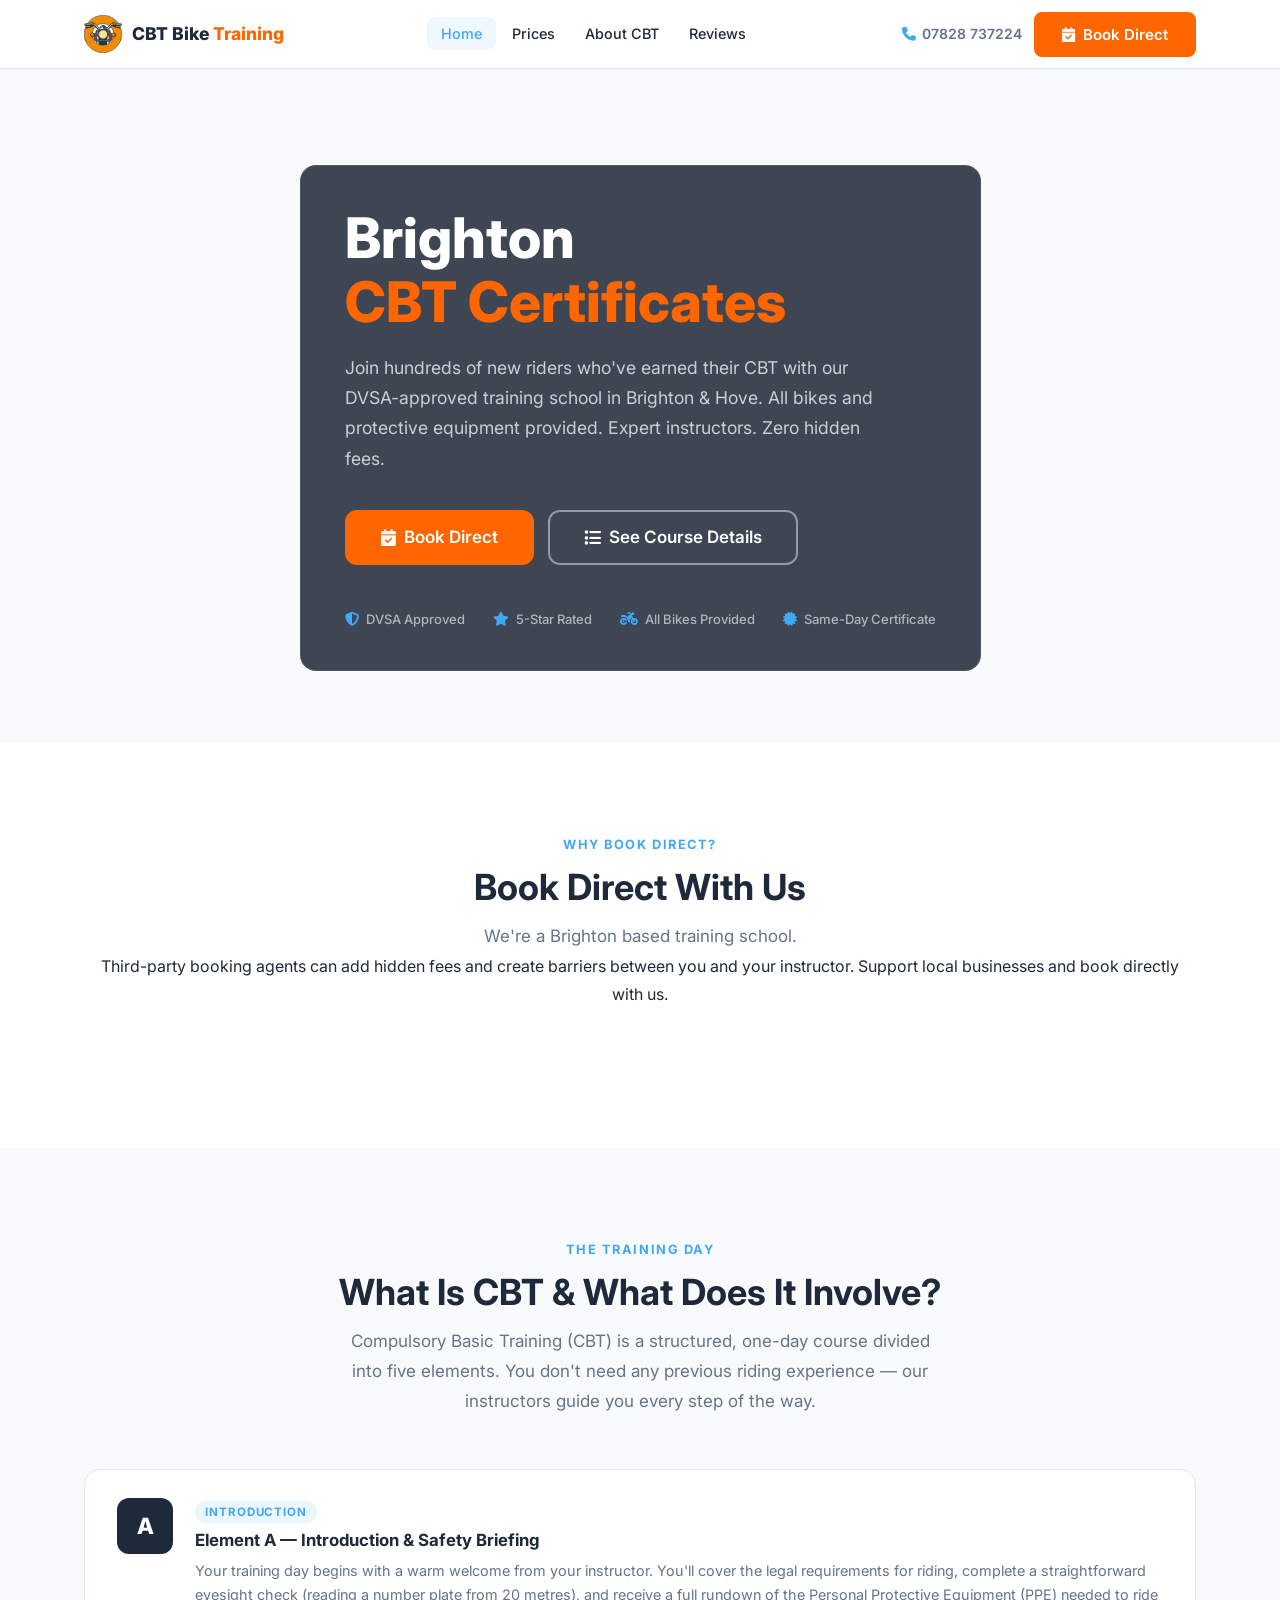
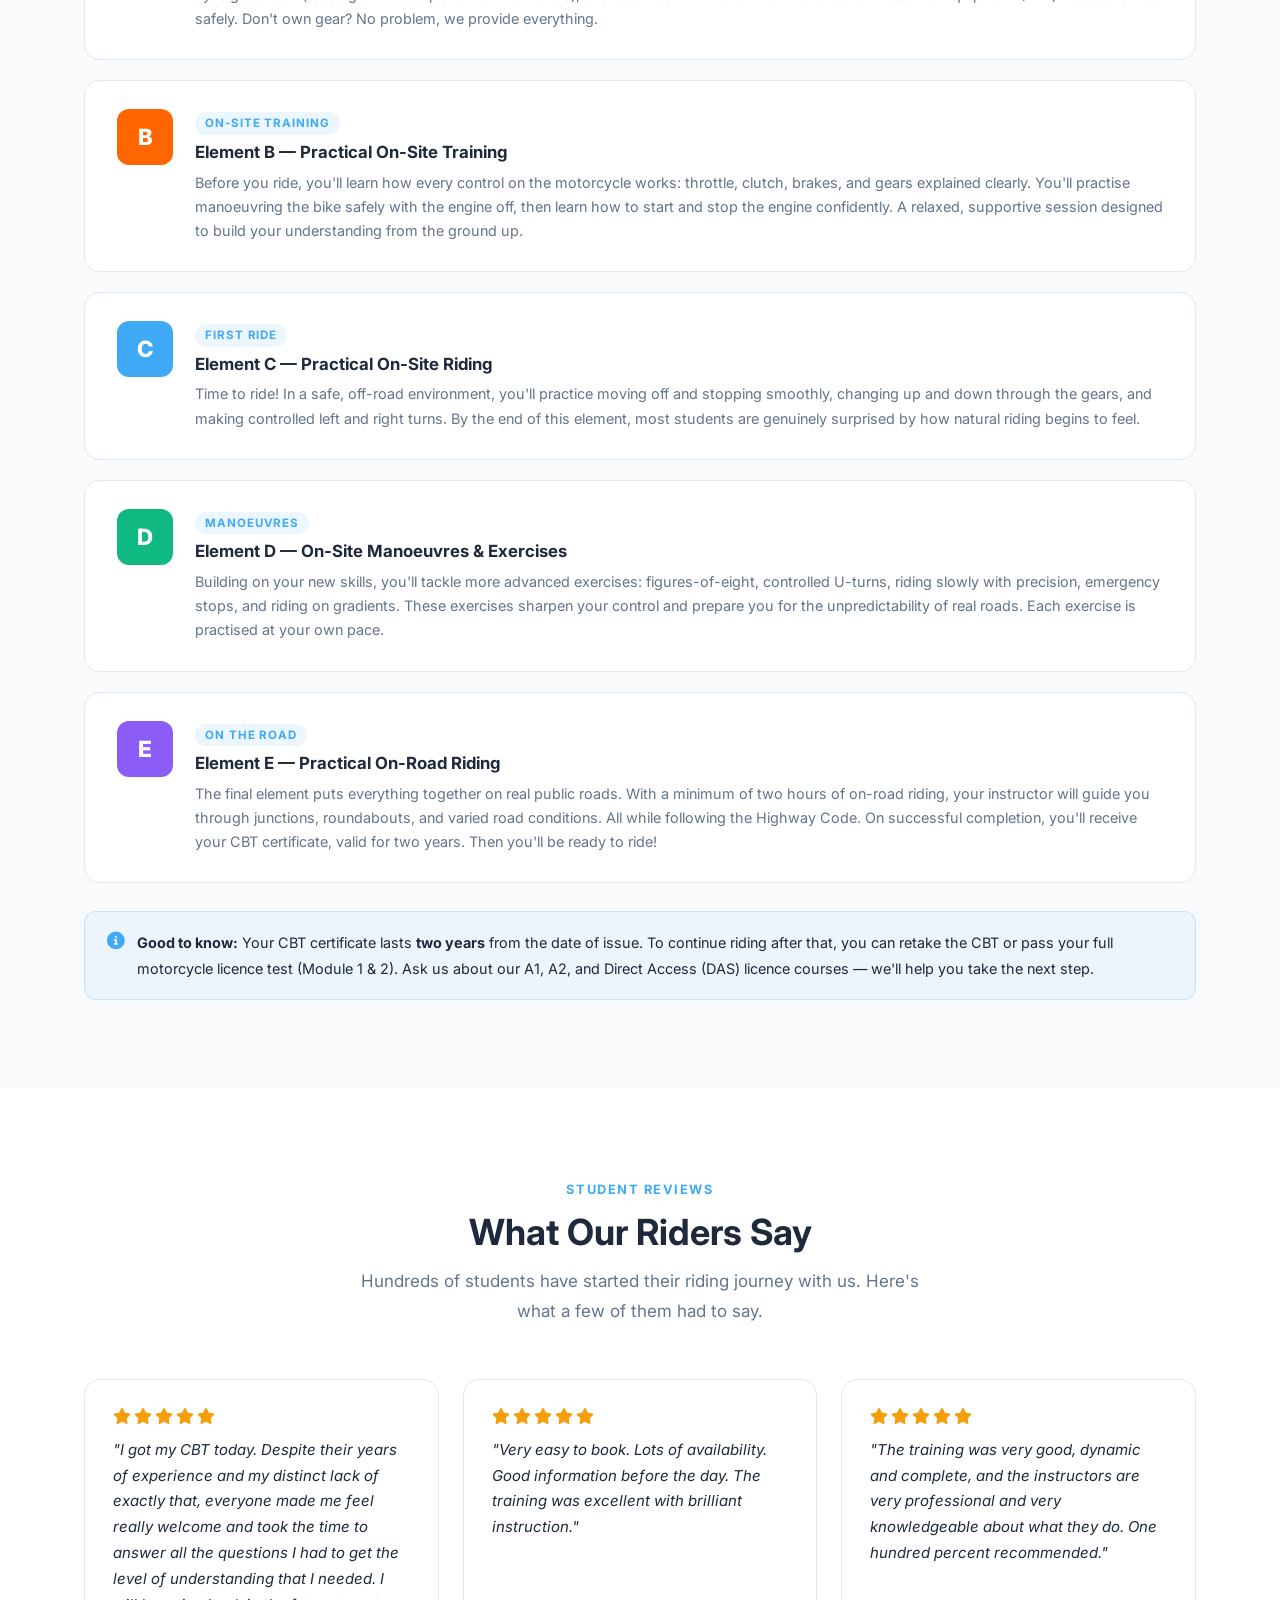
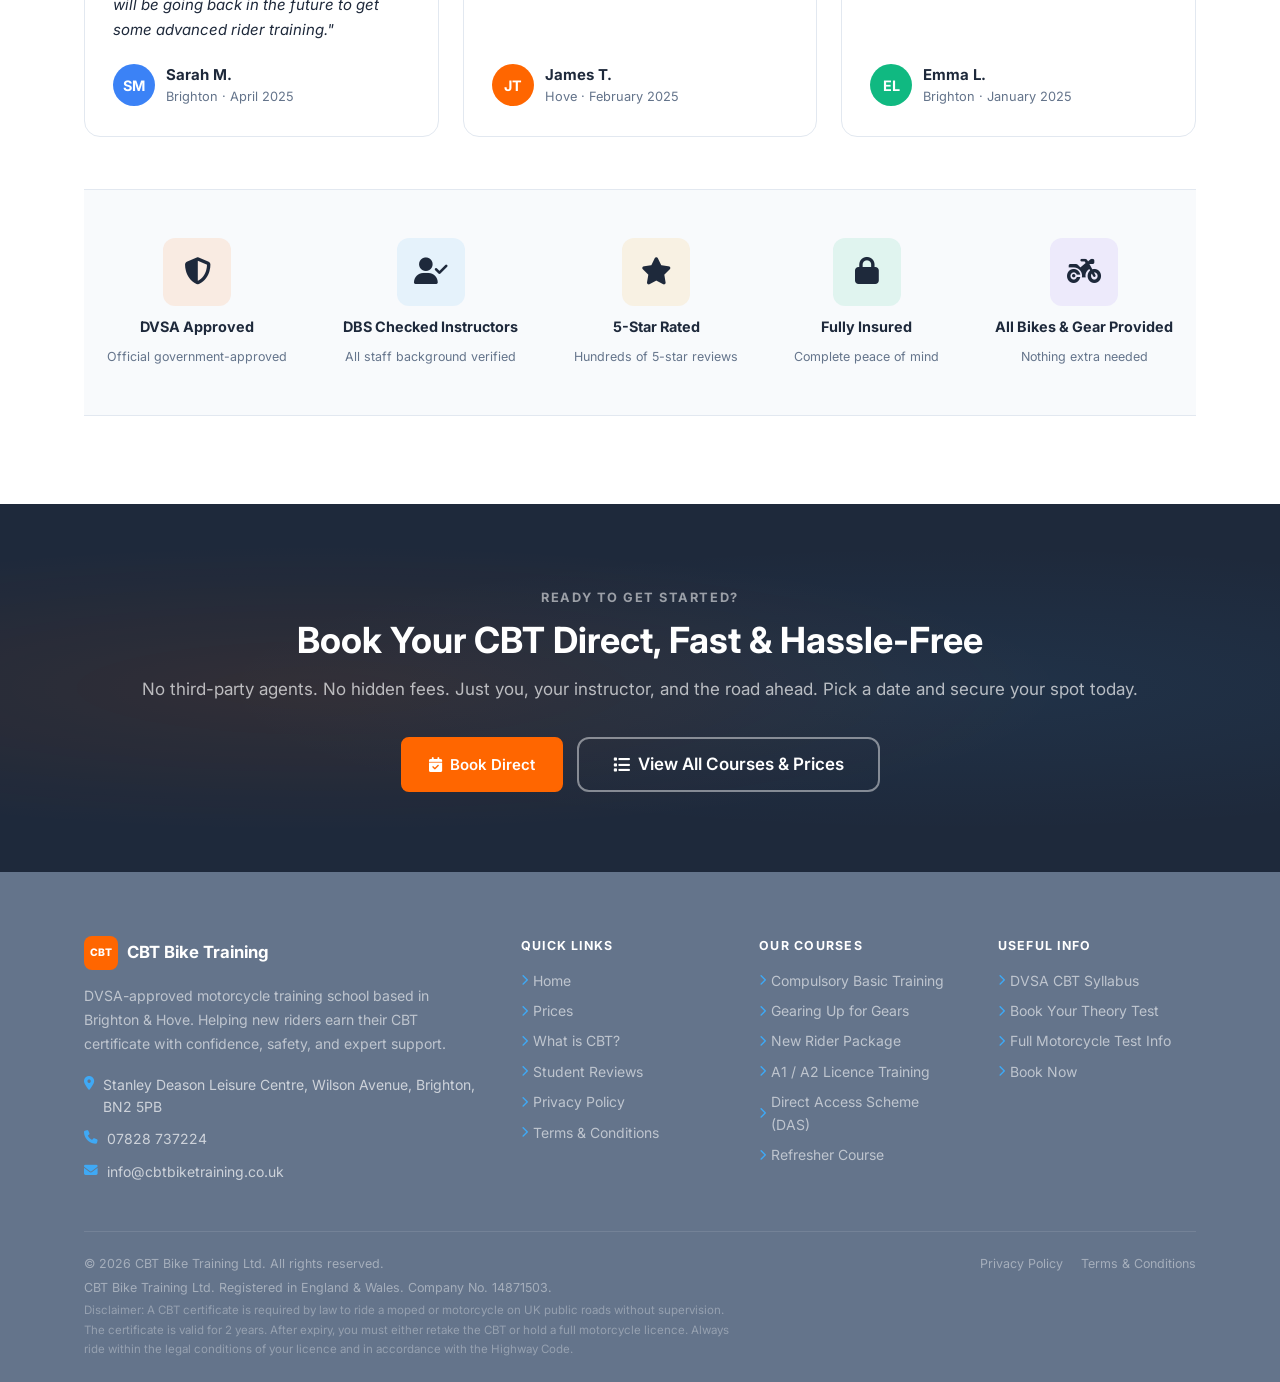
==== index.html @ a9ae55fa "Page content" ====
<!DOCTYPE html>
<html lang="en">
<head>
  <meta charset="UTF-8" />
  <meta name="viewport" content="width=device-width, initial-scale=1.0" />
  <meta name="description" content="CBT Bike Training — DVSA-approved compulsory basic training in Brighton & Hove. Expert instructors, all equipment provided. Book direct for best rates. No third-party fees." />
  <meta name="keywords" content="CBT training Brighton, motorcycle lessons Brighton, compulsory basic training Sussex, moped training Brighton, CBT certificate" />
  <meta property="og:title" content="CBT Bike Training — Brighton's #1 CBT School" />
  <meta property="og:description" content="DVSA-approved CBT training in Brighton. Book direct with your instructors. Best prices guaranteed." />
  <meta property="og:type" content="website" />
  <meta property="og:url" content="https://www.cbtbiketraining.co.uk/" />
  <title>CBT Bike Training | DVSA-Approved Motorcycle Training in Brighton</title>
  <link rel="icon" href="/public/images/logos/cbt-bike-training-logo-simple.svg" type="image/svg+xml" />
  <link rel="preconnect" href="https://fonts.googleapis.com" />
  <link rel="preconnect" href="https://fonts.gstatic.com" crossorigin />
  <link href="https://fonts.googleapis.com/css2?family=Inter:wght@400;500;600;700;800&display=swap" rel="stylesheet" />
  <link rel="stylesheet" href="https://cdnjs.cloudflare.com/ajax/libs/font-awesome/6.5.1/css/all.min.css" crossorigin="anonymous" />
  <link rel="stylesheet" href="css/styles.css" />
</head>
<body>

  <!-- ═══════════ NAVIGATION ═══════════ -->
  <header>
    <nav class="navbar" id="navbar" aria-label="Main navigation">
      <div class="container">
        <div class="navbar-inner">

          <a href="./" class="navbar-logo" aria-label="CBT Bike Training — Home">
            <div class="logo-badge" aria-hidden="true">
              <img src="/public/images/logos/cbt-bike-training-logo-simple.svg" alt="" />
            </div>
            <span class="logo-name">CBT Bike <span>Training</span></span>
          </a>

          <ul class="navbar-nav" role="list">
            <li><a href="./" class="active">Home</a></li>
            <li><a href="./prices">Prices</a></li>
            <li><a href="#what-is-cbt">About CBT</a></li>
            <li><a href="#testimonials">Reviews</a></li>
          </ul>

          <div class="navbar-right">
            <a href="tel:01273000000" class="navbar-phone" aria-label="Call us on 07828 737224">
              <i class="fa-solid fa-phone" aria-hidden="true"></i> 07828 737224
            </a>
            <a href="/book/index.html" class="btn btn-primary">
              <i class="fa-solid fa-calendar-check" aria-hidden="true"></i> Book Direct
            </a>
          </div>

          <button class="hamburger" id="hamburger" aria-expanded="false" aria-controls="mobile-menu" aria-label="Toggle navigation">
            <span></span><span></span><span></span>
          </button>

        </div>
      </div>
    </nav>

    <nav class="mobile-menu" id="mobile-menu" aria-label="Mobile navigation">
      <a href="./">Home</a>
      <a href="./prices">Prices</a>
      <a href="#what-is-cbt">About CBT</a>
      <a href="#testimonials">Reviews</a>
      <a href="tel:01273000000"><i class="fa-solid fa-phone" aria-hidden="true"></i> 07828 737224</a>
      <a href="/book/index.html" class="btn btn-primary">
        <i class="fa-solid fa-calendar-check" aria-hidden="true"></i> Book Direct
      </a>
    </nav>
  </header>

  <main>

    <!-- ═══════════ HERO ═══════════ -->
    <section class="hero" aria-labelledby="hero-heading">
      <div class="container">
        <div class="hero-content">

          <h1 id="hero-heading">   
            Brighton<br />         
            <em>CBT Certificates</em><br />
          </h1>

          <p class="hero-lead">
            Join hundreds of new riders who've earned their CBT with our DVSA-approved training school
            in Brighton &amp; Hove. All bikes and protective equipment provided. Expert instructors.
            Zero hidden fees.
          </p>

          <div class="hero-ctas">
            <a href="/book/index.html" class="btn btn-primary btn-lg">
              <i class="fa-solid fa-calendar-check" aria-hidden="true"></i> Book Direct
            </a>
            <a href="./prices" class="btn btn-ghost btn-lg">
              <i class="fa-solid fa-list" aria-hidden="true"></i> See Course Details
            </a>
          </div>

          <div class="hero-trust" role="list" aria-label="Key trust indicators">
            <div class="hero-trust-item" role="listitem">
              <i class="fa-solid fa-shield-halved" aria-hidden="true"></i> DVSA Approved
            </div>
            <div class="hero-trust-item" role="listitem">
              <i class="fa-solid fa-star" aria-hidden="true"></i> 5-Star Rated
            </div>
            <div class="hero-trust-item" role="listitem">
              <i class="fa-solid fa-motorcycle" aria-hidden="true"></i> All Bikes Provided
            </div>
            <div class="hero-trust-item" role="listitem">
              <i class="fa-solid fa-certificate" aria-hidden="true"></i> Same-Day Certificate
            </div>
          </div>

        </div>
      </div>
    </section>

    <!-- ═══════════ WHY BOOK DIRECT ═══════════ -->
    <section class="section section--white" id="book-direct" aria-labelledby="bd-heading">
      <div class="container">
        <div class="section-header">
          <span class="eyebrow">Why Book Direct?</span>
          <h2 id="bd-heading">Book Direct With Us</h2>
          <p class="lead">
            We're a Brighton based training school.
            </p>
            <p>
              Third-party booking agents can add hidden fees and create barriers between you and your instructor.
              Support local businesses and book directly with us.
            </p>
        </div>      
      </div>
    </section>

    <!-- ═══════════ WHAT IS CBT ═══════════ -->
    <section class="section section--bg" id="what-is-cbt" aria-labelledby="cbt-heading">
      <div class="container">
        <div class="section-header">
          <span class="eyebrow">The Training Day</span>
          <h2 id="cbt-heading">What Is CBT &amp; What Does It Involve?</h2>
          <p class="lead">
            Compulsory Basic Training (CBT) is a structured, one-day course divided into five elements.
            You don't need any previous riding experience — our instructors guide you every step of the way.
          </p>
        </div>

        <div class="cbt-elements" role="list">

          <article class="cbt-card" role="listitem">
            <div class="cbt-letter a" aria-hidden="true">A</div>
            <div class="cbt-body">
              <span class="cbt-tag">Introduction</span>
              <h3>Element A — Introduction &amp; Safety Briefing</h3>
              <p>
                Your training day begins with a warm welcome from your instructor. You'll cover the
                legal requirements for riding, complete a straightforward eyesight check (reading a
                number plate from 20 metres), and receive a full rundown of the Personal Protective
                Equipment (PPE) needed to ride safely. Don't own gear? No problem, we provide everything.
              </p>
            </div>
          </article>

          <article class="cbt-card" role="listitem">
            <div class="cbt-letter b" aria-hidden="true">B</div>
            <div class="cbt-body">
              <span class="cbt-tag">On-Site Training</span>
              <h3>Element B — Practical On-Site Training</h3>
              <p>
                Before you ride, you'll learn how every control on the motorcycle works: throttle,
                clutch, brakes, and gears explained clearly. You'll practise manoeuvring the bike safely
                with the engine off, then learn how to start and stop the engine confidently. A relaxed,
                supportive session designed to build your understanding from the ground up.
              </p>
            </div>
          </article>

          <article class="cbt-card" role="listitem">
            <div class="cbt-letter c" aria-hidden="true">C</div>
            <div class="cbt-body">
              <span class="cbt-tag">First Ride</span>
              <h3>Element C — Practical On-Site Riding</h3>
              <p>
                Time to ride! In a safe, off-road environment, you'll practice moving off and stopping
                smoothly, changing up and down through the gears, and making controlled left and right
                turns. By the end of this element, most students are genuinely surprised by how natural
                riding begins to feel.
              </p>
            </div>
          </article>

          <article class="cbt-card" role="listitem">
            <div class="cbt-letter d" aria-hidden="true">D</div>
            <div class="cbt-body">
              <span class="cbt-tag">Manoeuvres</span>
              <h3>Element D — On-Site Manoeuvres &amp; Exercises</h3>
              <p>
                Building on your new skills, you'll tackle more advanced exercises: figures-of-eight,
                controlled U-turns, riding slowly with precision, emergency stops, and riding on
                gradients. These exercises sharpen your control and prepare you for the unpredictability
                of real roads. Each exercise is practised at your own pace.
              </p>
            </div>
          </article>

          <article class="cbt-card" role="listitem">
            <div class="cbt-letter e" aria-hidden="true">E</div>
            <div class="cbt-body">
              <span class="cbt-tag">On the Road</span>
              <h3>Element E — Practical On-Road Riding</h3>
              <p>
                The final element puts everything together on real public roads. With a minimum of
                two hours of on-road riding, your instructor will guide you through junctions,
                roundabouts, and varied road conditions. All while following the Highway Code.
                On successful completion, you'll receive your CBT certificate, valid for two years.
                Then you'll be ready to ride!
              </p>
            </div>
          </article>

        </div>

        <div class="cbt-note" role="note">
          <i class="fa-solid fa-circle-info" aria-hidden="true"></i>
          <p>
            <strong>Good to know:</strong> Your CBT certificate lasts <strong>two years</strong> from the
            date of issue. To continue riding after that, you can retake the CBT or pass your full
            motorcycle licence test (Module 1 &amp; 2). Ask us about our A1, A2, and Direct Access
            (DAS) licence courses — we'll help you take the next step.
          </p>
        </div>

      </div>
    </section>

    <!-- ═══════════ TESTIMONIALS ═══════════ -->
    <section class="section section--white" id="testimonials" aria-labelledby="testimonials-heading">
      <div class="container">
        <div class="section-header">
          <span class="eyebrow">Student Reviews</span>
          <h2 id="testimonials-heading">What Our Riders Say</h2>
          <p class="lead">
            Hundreds of students have started their riding journey with us. Here's what a few of them had to say.
          </p>
        </div>

        <div class="testimonials-grid" role="list">

          <article class="t-card" role="listitem">
            <div class="t-stars" aria-label="5 out of 5 stars">
              <i class="fa-solid fa-star" aria-hidden="true"></i>
              <i class="fa-solid fa-star" aria-hidden="true"></i>
              <i class="fa-solid fa-star" aria-hidden="true"></i>
              <i class="fa-solid fa-star" aria-hidden="true"></i>
              <i class="fa-solid fa-star" aria-hidden="true"></i>
            </div>
            <p class="t-text">
              "I got my CBT today. Despite their years of experience and my distinct lack of exactly that, everyone made me feel really welcome and took the time to answer all the questions I had to get the level of understanding that I needed. I will be going back in the future to get some advanced rider training."
            </p>
            <div class="t-author">
              <div class="t-avatar av1" aria-hidden="true">SM</div>
              <div>
                <div class="t-name">Sarah M.</div>
                <div class="t-date">Brighton · April 2025</div>
              </div>
            </div>
          </article>

          <article class="t-card" role="listitem">
            <div class="t-stars" aria-label="5 out of 5 stars">
              <i class="fa-solid fa-star" aria-hidden="true"></i>
              <i class="fa-solid fa-star" aria-hidden="true"></i>
              <i class="fa-solid fa-star" aria-hidden="true"></i>
              <i class="fa-solid fa-star" aria-hidden="true"></i>
              <i class="fa-solid fa-star" aria-hidden="true"></i>
            </div>
            <p class="t-text">
              "Very easy to book. Lots of availability. Good information before the day. The training was excellent with brilliant instruction."
            </p>
            <div class="t-author">
              <div class="t-avatar av2" aria-hidden="true">JT</div>
              <div>
                <div class="t-name">James T.</div>
                <div class="t-date">Hove · February 2025</div>
              </div>
            </div>
          </article>

          <article class="t-card" role="listitem">
            <div class="t-stars" aria-label="5 out of 5 stars">
              <i class="fa-solid fa-star" aria-hidden="true"></i>
              <i class="fa-solid fa-star" aria-hidden="true"></i>
              <i class="fa-solid fa-star" aria-hidden="true"></i>
              <i class="fa-solid fa-star" aria-hidden="true"></i>
              <i class="fa-solid fa-star" aria-hidden="true"></i>
            </div>
            <p class="t-text">
              "The training was very good, dynamic and complete, and the instructors are very professional and very knowledgeable about what they do. One hundred percent recommended."
            </p>
            <div class="t-author">
              <div class="t-avatar av3" aria-hidden="true">EL</div>
              <div>
                <div class="t-name">Emma L.</div>
                <div class="t-date">Brighton · January 2025</div>
              </div>
            </div>
          </article>

        </div>

        <!-- Trust Badges -->
        <div class="trust-bar" role="list" aria-label="Trust and accreditation badges">
          <div class="trust-bar-inner">

            <div class="tb-item" role="listitem">
              <div class="tb-icon or" aria-hidden="true"><i class="fa-solid fa-shield-halved"></i></div>
              <div class="tb-label">DVSA Approved</div>
              <div class="tb-sub">Official government-approved</div>
            </div>

            <div class="tb-item" role="listitem">
              <div class="tb-icon bl" aria-hidden="true"><i class="fa-solid fa-user-check"></i></div>
              <div class="tb-label">DBS Checked Instructors</div>
              <div class="tb-sub">All staff background verified</div>
            </div>

            <div class="tb-item" role="listitem">
              <div class="tb-icon am" aria-hidden="true"><i class="fa-solid fa-star"></i></div>
              <div class="tb-label">5-Star Rated</div>
              <div class="tb-sub">Hundreds of 5-star reviews</div>
            </div>

            <div class="tb-item" role="listitem">
              <div class="tb-icon gr" aria-hidden="true"><i class="fa-solid fa-lock"></i></div>
              <div class="tb-label">Fully Insured</div>
              <div class="tb-sub">Complete peace of mind</div>
            </div>

            <div class="tb-item" role="listitem">
              <div class="tb-icon pu" aria-hidden="true"><i class="fa-solid fa-motorcycle"></i></div>
              <div class="tb-label">All Bikes &amp; Gear Provided</div>
              <div class="tb-sub">Nothing extra needed</div>
            </div>

          </div>
        </div>

      </div>
    </section>

    <!-- ═══════════ BOOKING CTA ═══════════ -->
    <section class="cta-banner" id="book-now" aria-labelledby="cta-heading">
      <div class="container">
        <span class="eyebrow" style="color: rgba(255,255,255,0.55);">Ready to Get Started?</span>
        <h2 id="cta-heading">Book Your CBT Direct, Fast &amp; Hassle-Free</h2>
        <p>
          No third-party agents. No hidden fees. Just you, your instructor, and the road ahead.
          Pick a date and secure your spot today.
        </p>
        <div class="cta-banner-btns">
            <a href="/book/index.html" class="btn btn-primary">
              <i class="fa-solid fa-calendar-check" aria-hidden="true"></i> Book Direct
            </a>
          <a href="./prices" class="btn btn-ghost btn-lg">
            <i class="fa-solid fa-list" aria-hidden="true"></i> View All Courses &amp; Prices
          </a>
        </div>
      </div>
    </section>

  </main>

  <!-- ═══════════ FOOTER ═══════════ -->
  <footer class="footer" role="contentinfo">
    <div class="container">
      <div class="footer-grid">

        <div class="footer-brand">
          <div class="f-logo" aria-label="CBT Bike Training">
            <div class="f-logo-badge" aria-hidden="true">CBT</div>
            <span class="f-logo-name">CBT Bike Training</span>
          </div>
          <p class="f-desc">
            DVSA-approved motorcycle training school based in Brighton &amp; Hove.
            Helping new riders earn their CBT certificate with confidence, safety, and expert support.
          </p>
          <div class="f-contact">
            <div class="f-contact-item">
              <i class="fa-solid fa-location-dot" aria-hidden="true"></i>
              <span>Stanley Deason Leisure Centre, Wilson Avenue, Brighton, BN2 5PB</span>
            </div>
            <div class="f-contact-item">
              <i class="fa-solid fa-phone" aria-hidden="true"></i>
              <a href="tel:01273000000">07828 737224</a>
            </div>
            <div class="f-contact-item">
              <i class="fa-solid fa-envelope" aria-hidden="true"></i>
              <a href="mailto:info@cbtbiketraining.co.uk">info@cbtbiketraining.co.uk</a>
            </div>
          </div>
        </div>

        <div class="footer-col">
          <h4>Quick Links</h4>
          <nav class="footer-links" aria-label="Footer quick links">
            <a href="./"><i class="fa-solid fa-chevron-right" aria-hidden="true"></i> Home</a>
            <a href="./prices"><i class="fa-solid fa-chevron-right" aria-hidden="true"></i> Prices</a>
            <a href="#what-is-cbt"><i class="fa-solid fa-chevron-right" aria-hidden="true"></i> What is CBT?</a>
            <a href="#testimonials"><i class="fa-solid fa-chevron-right" aria-hidden="true"></i> Student Reviews</a>
            <a href="./privacy-policy"><i class="fa-solid fa-chevron-right" aria-hidden="true"></i> Privacy Policy</a>
            <a href="./terms-and-conditions"><i class="fa-solid fa-chevron-right" aria-hidden="true"></i> Terms &amp; Conditions</a>
          </nav>
        </div>

        <div class="footer-col">
          <h4>Our Courses</h4>
          <nav class="footer-links" aria-label="Footer courses links">
            <a href="./prices"><i class="fa-solid fa-chevron-right" aria-hidden="true"></i> Compulsory Basic Training</a>
            <a href="./prices"><i class="fa-solid fa-chevron-right" aria-hidden="true"></i> Gearing Up for Gears</a>
            <a href="./prices"><i class="fa-solid fa-chevron-right" aria-hidden="true"></i> New Rider Package</a>
            <a href="./prices"><i class="fa-solid fa-chevron-right" aria-hidden="true"></i> A1 / A2 Licence Training</a>
            <a href="./prices"><i class="fa-solid fa-chevron-right" aria-hidden="true"></i> Direct Access Scheme (DAS)</a>
            <a href="./prices"><i class="fa-solid fa-chevron-right" aria-hidden="true"></i> Refresher Course</a>
          </nav>
        </div>

        <div class="footer-col">
          <h4>Useful Info</h4>
          <nav class="footer-links" aria-label="Footer useful info links">
            <a href="https://www.gov.uk/compulsory-basic-training-cbt-syllabus" target="_blank" rel="noopener noreferrer">
              <i class="fa-solid fa-chevron-right" aria-hidden="true"></i> DVSA CBT Syllabus
            </a>
            <a href="https://www.gov.uk/book-theory-test" target="_blank" rel="noopener noreferrer">
              <i class="fa-solid fa-chevron-right" aria-hidden="true"></i> Book Your Theory Test
            </a>
            <a href="https://www.gov.uk/motorcycle-test" target="_blank" rel="noopener noreferrer">
              <i class="fa-solid fa-chevron-right" aria-hidden="true"></i> Full Motorcycle Test Info
            </a>
            <a href="/book/index.html"><i class="fa-solid fa-chevron-right" aria-hidden="true"></i> Book Now</a>
          </nav>
        </div>

      </div>

      <div class="footer-bottom">
        <div class="footer-bottom-left">
          <p>&copy; <span id="current-year"></span> CBT Bike Training Ltd. All rights reserved.</p>
          <p>CBT Bike Training Ltd. Registered in England &amp; Wales. Company No. 14871503.</p>
          <p class="footer-disclaimer">
            Disclaimer: A CBT certificate is required by law to ride a moped or motorcycle on UK public roads
            without supervision. The certificate is valid for 2 years. After expiry, you must either retake
            the CBT or hold a full motorcycle licence. Always ride within the legal conditions of your licence
            and in accordance with the Highway Code.
          </p>
        </div>
        <div class="footer-bottom-right">
          <a href="./privacy-policy">Privacy Policy</a>
          <a href="./terms-and-conditions">Terms &amp; Conditions</a>
        </div>
      </div>

    </div>
  </footer>

  <script src="/js/main.js" defer></script>
</body>
</html>
---- css/styles.css ----
/* =============================================================
   CBT Bike Training — Main Stylesheet
   Brand Colours:
     Orange  #FF6600  — Primary CTAs
     Navy    #1E293B  — Main Text
     Blue    #3FA9F5  — Nav / Accents
     BG      #F8FAFC  — Page Background
     Slate   #64748B  — Secondary / Footer
   ============================================================= */

/* ── Custom Properties ──────────────────────────────────────── */
:root {
  --orange: #ff6600;
  --orange-dark: #e55a00;
  --navy: #1e293b;
  --blue: #3fa9f5;
  --blue-dark: #2d9ae6;
  --bg: #f8fafc;
  --slate: #64748b;
  --white: #ffffff;
  --light: #e2e8f0;
  --dark: #334155;

  --font: "Inter", "Roboto", "Segoe UI", sans-serif;

  --shadow-sm: 0 1px 2px rgba(0, 0, 0, 0.05);
  --shadow-md: 0 4px 12px rgba(0, 0, 0, 0.08);
  --shadow-lg: 0 10px 24px rgba(0, 0, 0, 0.1);
  --shadow-xl: 0 20px 40px rgba(0, 0, 0, 0.12);

  --r-sm: 4px;
  --r-md: 8px;
  --r-lg: 12px;
  --r-xl: 16px;
  --r-2xl: 20px;
  --r-pill: 9999px;

  --max-w: 1160px;
  --section-y: 88px;
}

/* ── Reset ─────────────────────────────────────────────────── */
*,
*::before,
*::after {
  box-sizing: border-box;
  margin: 0;
  padding: 0;
}
html {
  scroll-behavior: smooth;
  font-size: 16px;
}
body {
  font-family: var(--font);
  color: var(--navy);
  background: var(--bg);
  line-height: 1.6;
  -webkit-font-smoothing: antialiased;
}
img {
  max-width: 100%;
  height: auto;
  display: block;
}
a {
  color: inherit;
  text-decoration: none;
}
ul {
  list-style: none;
}
button {
  font-family: inherit;
  cursor: pointer;
  border: none;
  background: none;
}

/* ── Layout ─────────────────────────────────────────────────── */
.container {
  max-width: var(--max-w);
  margin: 0 auto;
  padding: 0 24px;
}
.section {
  padding: var(--section-y) 0;
}
.section--white {
  background: var(--white);
}
.section--bg {
  background: var(--bg);
}
.section--navy {
  background: var(--navy);
}

/* ── Typography ─────────────────────────────────────────────── */
h1 {
  font-size: clamp(2.1rem, 5vw, 3.5rem);
  font-weight: 800;
  line-height: 1.15;
}
h2 {
  font-size: clamp(1.6rem, 3.5vw, 2.25rem);
  font-weight: 700;
  line-height: 1.25;
}
h3 {
  font-size: clamp(1.1rem, 2vw, 1.35rem);
  font-weight: 700;
  line-height: 1.3;
}
p {
  line-height: 1.75;
}

.eyebrow {
  display: inline-block;
  font-size: 0.8rem;
  font-weight: 700;
  letter-spacing: 0.12em;
  text-transform: uppercase;
  color: var(--blue);
  margin-bottom: 10px;
}

.section-header {
  text-align: center;
  margin-bottom: 52px;
}
.section-header h2 {
  margin-bottom: 12px;
}
.section-header .lead {
  font-size: 1.0625rem;
  color: var(--slate);
  max-width: 580px;
  margin: 0 auto;
}

/* ── Buttons ────────────────────────────────────────────────── */
.btn {
  display: inline-flex;
  align-items: center;
  gap: 8px;
  padding: 13px 26px;
  border-radius: var(--r-md);
  font-size: 0.9375rem;
  font-weight: 600;
  transition: all 0.2s ease;
  border: 2px solid transparent;
  white-space: nowrap;
  line-height: 1;
}
.btn:focus-visible {
  outline: 3px solid var(--orange);
  outline-offset: 2px;
}

.btn-primary {
  background: var(--orange);
  color: var(--white);
  border-color: var(--orange);
}
.btn-primary:hover {
  background: var(--orange-dark);
  border-color: var(--orange-dark);
  transform: translateY(-1px);
  box-shadow: 0 6px 16px rgba(255, 102, 0, 0.35);
}

.btn-secondary {
  background: var(--blue);
  color: var(--white);
  border-color: var(--blue);
}
.btn-secondary:hover {
  background: var(--blue-dark);
  border-color: var(--blue-dark);
  transform: translateY(-1px);
  box-shadow: 0 6px 16px rgba(63, 169, 245, 0.35);
}

.btn-ghost {
  background: transparent;
  color: var(--white);
  border-color: rgba(255, 255, 255, 0.45);
}
.btn-ghost:hover {
  background: rgba(255, 255, 255, 0.1);
  border-color: rgba(255, 255, 255, 0.8);
}

.btn-lg {
  padding: 17px 34px;
  font-size: 1.0625rem;
  border-radius: var(--r-lg);
}
.btn-full {
  width: 100%;
  justify-content: center;
}

/* ── Navigation ─────────────────────────────────────────────── */
.navbar {
  background: var(--white);
  border-bottom: 1px solid var(--light);
  position: sticky;
  top: 0;
  z-index: 900;
  box-shadow: var(--shadow-sm);
  transition: box-shadow 0.2s;
}
.navbar.scrolled {
  box-shadow: var(--shadow-md);
}

.navbar-inner {
  display: flex;
  align-items: center;
  justify-content: space-between;
  height: 68px;
  gap: 24px;
}

.navbar-logo {
  display: flex;
  align-items: center;
  gap: 10px;
  font-weight: 800;
  font-size: 1.1rem;
  color: var(--navy);
  flex-shrink: 0;
  text-decoration: none;
}
.navbar-logo .logo-badge {
  display: flex;
  align-items: center;
  justify-content: center;
  width: 38px;
  height: 38px;
  background: transparent;
  border-radius: var(--r-md);
  color: var(--white);
  font-size: 0.7rem;
  font-weight: 800;
  letter-spacing: 0.03em;
  flex-shrink: 0;
  line-height: 1;
  text-align: center;
}
.navbar-logo .logo-badge img {
  width: 100%;
  height: 100%;
  display: block;
  object-fit: contain;
}
.navbar-logo .logo-name {
  color: var(--navy);
}
.navbar-logo .logo-name span {
  color: var(--orange);
}

.navbar-nav {
  display: flex;
  align-items: center;
  gap: 2px;
  flex: 1;
  justify-content: center;
}
.navbar-nav a {
  padding: 8px 14px;
  border-radius: var(--r-md);
  font-size: 0.9rem;
  font-weight: 500;
  color: var(--navy);
  transition: all 0.18s;
}
.navbar-nav a:hover,
.navbar-nav a.active {
  color: var(--blue);
  background: rgba(63, 169, 245, 0.08);
}

.navbar-right {
  display: flex;
  align-items: center;
  gap: 12px;
  flex-shrink: 0;
}
.navbar-phone {
  display: flex;
  align-items: center;
  gap: 6px;
  font-size: 0.875rem;
  font-weight: 600;
  color: var(--slate);
  text-decoration: none;
  transition: color 0.18s;
}
.navbar-phone:hover {
  color: var(--navy);
}
.navbar-phone i {
  color: var(--blue);
}

/* ── Hamburger ──────────────────────────────────────────────── */
.hamburger {
  display: none;
  flex-direction: column;
  gap: 5px;
  padding: 8px;
  border-radius: var(--r-md);
  transition: background 0.18s;
}
.hamburger:hover {
  background: var(--bg);
}
.hamburger span {
  display: block;
  width: 22px;
  height: 2px;
  background: var(--navy);
  border-radius: 2px;
  transition: all 0.3s ease;
}

/* ── Mobile Menu ────────────────────────────────────────────── */
.mobile-menu {
  display: none;
  flex-direction: column;
  background: var(--white);
  border-top: 1px solid var(--light);
  padding: 16px 24px 24px;
  gap: 4px;
}
.mobile-menu.open {
  display: flex;
}
.mobile-menu a {
  padding: 11px 14px;
  border-radius: var(--r-md);
  font-size: 0.9375rem;
  font-weight: 500;
  color: var(--navy);
  border-bottom: 1px solid var(--light);
  transition: all 0.18s;
}
.mobile-menu a:last-child {
  border-bottom: none;
}
.mobile-menu a:hover {
  color: var(--blue);
  background: rgba(63, 169, 245, 0.06);
}
.mobile-menu .btn {
  margin-top: 10px;
  justify-content: center;
  border-bottom: none;
}

/* ── Hero ───────────────────────────────────────────────────── */
.hero {
  position: relative;
  background: url("../public/images/Home/Hero.png") center / cover no-repeat;
  min-height: 620px;
  display: flex;
  align-items: center;
  padding: 96px 0 72px;
  overflow: hidden;
}

.hero-content {
  position: relative;
  z-index: 2;
  max-width: 700px;
  background: rgba(10, 18, 35, 0.78);
  backdrop-filter: blur(10px);
  -webkit-backdrop-filter: blur(10px);
  border-radius: var(--r-xl);
  padding: 40px 44px;
  border: 1px solid rgba(255, 255, 255, 0.1);
}

.hero-badge {
  display: inline-flex;
  align-items: center;
  gap: 8px;
  background: rgba(255, 102, 0, 0.14);
  border: 1px solid rgba(255, 102, 0, 0.38);
  color: #ffaa66;
  padding: 7px 16px;
  border-radius: var(--r-pill);
  font-size: 0.8125rem;
  font-weight: 600;
  letter-spacing: 0.02em;
  margin-bottom: 22px;
  backdrop-filter: blur(4px);
}
.hero-badge .dot {
  width: 7px;
  height: 7px;
  background: var(--orange);
  border-radius: 50%;
  animation: pulse 2s ease-in-out infinite;
}
@keyframes pulse {
  0%,
  100% {
    transform: scale(1);
    opacity: 1;
  }
  50% {
    transform: scale(0.8);
    opacity: 0.6;
  }
}

.hero h1 {
  color: var(--white);
  margin-bottom: 18px;
}
.hero h1 em {
  color: var(--orange);
  font-style: normal;
  position: relative;
}

.hero-lead {
  font-size: 1.1rem;
  color: rgba(255, 255, 255, 0.74);
  margin-bottom: 36px;
  max-width: 540px;
  line-height: 1.72;
}

.hero-ctas {
  display: flex;
  flex-wrap: wrap;
  gap: 14px;
  margin-bottom: 44px;
}

.hero-trust {
  display: flex;
  flex-wrap: wrap;
  gap: 20px 28px;
}
.hero-trust-item {
  display: flex;
  align-items: center;
  gap: 7px;
  font-size: 0.8125rem;
  font-weight: 500;
  color: rgba(255, 255, 255, 0.6);
}
.hero-trust-item i {
  color: var(--blue);
  font-size: 0.875rem;
}

/* ── Why Book Direct ────────────────────────────────────────── */
.book-direct-grid {
  display: grid;
  grid-template-columns: repeat(3, 1fr);
  gap: 28px;
}

.bd-card {
  background: var(--bg);
  border: 1px solid var(--light);
  border-radius: var(--r-xl);
  padding: 36px 28px;
  text-align: center;
  transition: all 0.3s ease;
  position: relative;
  overflow: hidden;
}
.bd-card::before {
  content: "";
  position: absolute;
  top: 0;
  left: 0;
  right: 0;
  height: 3px;
  background: var(--orange);
  transform: scaleX(0);
  transform-origin: left;
  transition: transform 0.3s ease;
}
.bd-card:hover {
  box-shadow: var(--shadow-lg);
  transform: translateY(-5px);
  border-color: rgba(255, 102, 0, 0.18);
}
.bd-card:hover::before {
  transform: scaleX(1);
}

.bd-icon {
  width: 62px;
  height: 62px;
  border-radius: var(--r-lg);
  background: rgba(255, 102, 0, 0.08);
  display: flex;
  align-items: center;
  justify-content: center;
  font-size: 1.65rem;
  margin: 0 auto 18px;
  transition: background 0.3s;
}
.bd-card:hover .bd-icon {
  background: rgba(255, 102, 0, 0.16);
}
.bd-card h3 {
  margin-bottom: 10px;
}
.bd-card p {
  color: var(--slate);
  font-size: 0.9375rem;
  line-height: 1.68;
}

/* ── CBT Elements ───────────────────────────────────────────── */
.cbt-elements {
  display: grid;
  gap: 20px;
}

.cbt-card {
  background: var(--white);
  border: 1px solid var(--light);
  border-radius: var(--r-xl);
  padding: 28px 32px;
  display: grid;
  grid-template-columns: 56px 1fr;
  gap: 22px;
  align-items: start;
  transition: all 0.25s ease;
}
.cbt-card:hover {
  box-shadow: var(--shadow-md);
  border-color: rgba(63, 169, 245, 0.28);
}

.cbt-letter {
  width: 56px;
  height: 56px;
  border-radius: var(--r-lg);
  display: flex;
  align-items: center;
  justify-content: center;
  font-size: 1.4rem;
  font-weight: 800;
  color: var(--white);
  flex-shrink: 0;
}
.cbt-letter.a {
  background: var(--navy);
}
.cbt-letter.b {
  background: var(--orange);
}
.cbt-letter.c {
  background: var(--blue);
}
.cbt-letter.d {
  background: #10b981;
}
.cbt-letter.e {
  background: #8b5cf6;
}

.cbt-body {
}
.cbt-tag {
  display: inline-block;
  font-size: 0.72rem;
  font-weight: 700;
  letter-spacing: 0.08em;
  text-transform: uppercase;
  color: var(--blue);
  background: rgba(63, 169, 245, 0.1);
  border-radius: var(--r-pill);
  padding: 2px 10px;
  margin-bottom: 7px;
}
.cbt-body h3 {
  font-size: 1.05rem;
  margin-bottom: 7px;
}
.cbt-body p {
  color: var(--slate);
  font-size: 0.9rem;
  line-height: 1.68;
}

.cbt-note {
  margin-top: 28px;
  background: rgba(63, 169, 245, 0.06);
  border: 1px solid rgba(63, 169, 245, 0.22);
  border-radius: var(--r-lg);
  padding: 18px 22px;
  display: flex;
  gap: 12px;
  align-items: flex-start;
  font-size: 0.9rem;
  color: var(--navy);
  line-height: 1.7;
}
.cbt-note i {
  color: var(--blue);
  font-size: 1.1rem;
  flex-shrink: 0;
  margin-top: 2px;
}

/* ── Testimonials ───────────────────────────────────────────── */
.testimonials-grid {
  display: grid;
  grid-template-columns: repeat(3, 1fr);
  gap: 24px;
  margin-bottom: 52px;
}

.t-card {
  background: var(--white);
  border: 1px solid var(--light);
  border-radius: var(--r-xl);
  padding: 28px;
  transition: all 0.25s ease;
  display: flex;
  flex-direction: column;
}
.t-card:hover {
  box-shadow: var(--shadow-md);
  transform: translateY(-2px);
}

.t-stars {
  display: flex;
  gap: 3px;
  margin-bottom: 13px;
  color: #f59e0b;
  font-size: 1rem;
}
.t-text {
  font-size: 0.9375rem;
  color: var(--navy);
  line-height: 1.72;
  font-style: italic;
  flex: 1;
  margin-bottom: 20px;
}
.t-author {
  display: flex;
  align-items: center;
  gap: 11px;
}
.t-avatar {
  width: 42px;
  height: 42px;
  border-radius: 50%;
  display: flex;
  align-items: center;
  justify-content: center;
  font-weight: 700;
  font-size: 0.9rem;
  color: var(--white);
  flex-shrink: 0;
}
.t-avatar.av1 {
  background: #3b82f6;
}
.t-avatar.av2 {
  background: var(--orange);
}
.t-avatar.av3 {
  background: #10b981;
}
.t-name {
  font-weight: 700;
  font-size: 0.9375rem;
  color: var(--navy);
}
.t-date {
  font-size: 0.8rem;
  color: var(--slate);
}

/* ── Trust Badges ───────────────────────────────────────────── */
.trust-bar {
  background: var(--bg);
  border-top: 1px solid var(--light);
  border-bottom: 1px solid var(--light);
  padding: 48px 0;
}
.trust-bar-inner {
  display: flex;
  justify-content: center;
  flex-wrap: wrap;
  gap: 40px 56px;
  align-items: center;
}
.tb-item {
  display: flex;
  flex-direction: column;
  align-items: center;
  gap: 9px;
  text-align: center;
}
.tb-icon {
  width: 68px;
  height: 68px;
  border-radius: var(--r-lg);
  display: flex;
  align-items: center;
  justify-content: center;
  font-size: 1.7rem;
}
.tb-icon.or {
  background: rgba(255, 102, 0, 0.1);
}
.tb-icon.bl {
  background: rgba(63, 169, 245, 0.1);
}
.tb-icon.gr {
  background: rgba(16, 185, 129, 0.1);
}
.tb-icon.pu {
  background: rgba(139, 92, 246, 0.1);
}
.tb-icon.am {
  background: rgba(245, 158, 11, 0.1);
}
.tb-label {
  font-weight: 700;
  font-size: 0.9rem;
  color: var(--navy);
}
.tb-sub {
  font-size: 0.78rem;
  color: var(--slate);
}

/* ── CTA Banner ─────────────────────────────────────────────── */
.cta-banner {
  background: var(--navy);
  padding: 80px 0;
  text-align: center;
  position: relative;
  overflow: hidden;
}
.cta-banner::before {
  content: "";
  position: absolute;
  inset: 0;
  background:
    radial-gradient(
      ellipse at 25% 50%,
      rgba(255, 102, 0, 0.09) 0%,
      transparent 55%
    ),
    radial-gradient(
      ellipse at 75% 50%,
      rgba(63, 169, 245, 0.07) 0%,
      transparent 55%
    );
}
.cta-banner > .container {
  position: relative;
}
.cta-banner h2 {
  color: var(--white);
  margin-bottom: 12px;
}
.cta-banner p {
  color: rgba(255, 255, 255, 0.68);
  font-size: 1.0625rem;
  margin-bottom: 32px;
}
.cta-banner-btns {
  display: flex;
  gap: 14px;
  justify-content: center;
  flex-wrap: wrap;
}

/* ── Page Header (inner pages) ──────────────────────────────── */
.page-hero {
  background: linear-gradient(135deg, #0e1928 0%, var(--navy) 100%);
  padding: 64px 0;
  text-align: center;
  position: relative;
}
.page-hero::after {
  content: "";
  position: absolute;
  inset: 0;
  background: radial-gradient(
    ellipse at 50% 0%,
    rgba(63, 169, 245, 0.1) 0%,
    transparent 60%
  );
  pointer-events: none;
}
.page-hero-content {
  position: relative;
  z-index: 1;
}
.page-hero h1 {
  color: var(--white);
  font-size: clamp(1.8rem, 4vw, 2.75rem);
  margin-bottom: 10px;
}
.page-hero .lead {
  color: rgba(255, 255, 255, 0.68);
  font-size: 1.0625rem;
  max-width: 540px;
  margin: 0 auto;
}
.breadcrumb {
  display: flex;
  align-items: center;
  gap: 6px;
  justify-content: center;
  margin-bottom: 18px;
  font-size: 0.8125rem;
  color: rgba(255, 255, 255, 0.45);
}
.breadcrumb a {
  color: rgba(255, 255, 255, 0.55);
  transition: color 0.18s;
}
.breadcrumb a:hover {
  color: rgba(255, 255, 255, 0.85);
}
.breadcrumb i {
  font-size: 0.625rem;
}

/* ── Pricing ────────────────────────────────────────────────── */
.pricing-section {
  padding: 64px 0;
}
.pricing-section:nth-child(odd) {
  background: var(--bg);
}
.pricing-section:nth-child(even) {
  background: var(--white);
}

.pricing-header {
  margin-bottom: 40px;
}
.pricing-header h2 {
  font-size: clamp(1.4rem, 3vw, 1.9rem);
  color: var(--navy);
  margin-bottom: 8px;
}
.pricing-header p {
  color: var(--slate);
  font-size: 0.9375rem;
}

.pricing-grid-3 {
  display: grid;
  grid-template-columns: repeat(3, 1fr);
  gap: 24px;
}

.p-card {
  background: var(--white);
  border: 2px solid var(--light);
  border-radius: var(--r-xl);
  padding: 30px;
  display: flex;
  flex-direction: column;
  transition: all 0.3s ease;
  position: relative;
  overflow: hidden;
}
.p-card:hover {
  box-shadow: var(--shadow-lg);
  transform: translateY(-4px);
}
.p-card.popular {
  border-color: var(--orange);
  box-shadow: 0 0 0 4px rgba(255, 102, 0, 0.07);
}
.p-card.popular::after {
  content: "Most Popular";
  position: absolute;
  top: 16px;
  right: -30px;
  background: var(--orange);
  color: var(--white);
  font-size: 0.7rem;
  font-weight: 700;
  padding: 4px 44px;
  transform: rotate(45deg);
  letter-spacing: 0.04em;
}

.p-card-top {
  padding-bottom: 18px;
  border-bottom: 1px solid var(--light);
  margin-bottom: 18px;
}
.p-icon {
  width: 50px;
  height: 50px;
  border-radius: var(--r-md);
  background: rgba(63, 169, 245, 0.09);
  display: flex;
  align-items: center;
  justify-content: center;
  font-size: 1.4rem;
  margin-bottom: 13px;
}
.p-card h3 {
  font-size: 1.05rem;
  margin-bottom: 5px;
}
.p-subtitle {
  font-size: 0.83rem;
  color: var(--slate);
  margin-bottom: 10px;
}
.p-price {
  display: flex;
  align-items: baseline;
  gap: 2px;
  margin-top: 6px;
}
.p-price .sym {
  font-size: 1.25rem;
  font-weight: 700;
  color: var(--navy);
}
.p-price .amt {
  font-size: 2.1rem;
  font-weight: 800;
  color: var(--navy);
  line-height: 1;
}
.p-price .per {
  font-size: 0.8125rem;
  color: var(--slate);
  margin-left: 3px;
}

.p-features {
  flex: 1;
  margin-bottom: 22px;
}
.p-feature {
  display: flex;
  align-items: flex-start;
  gap: 9px;
  padding: 8px 0;
  font-size: 0.89rem;
  color: var(--navy);
  border-bottom: 1px solid var(--light);
}
.p-feature:last-child {
  border-bottom: none;
}
.p-feature i {
  color: #10b981;
  font-size: 0.85rem;
  flex-shrink: 0;
  margin-top: 3px;
}

/* ── Policy Pages ───────────────────────────────────────────── */
.policy-wrap {
  max-width: 800px;
  margin: 64px auto;
  padding: 0 24px;
}
.policy-updated {
  display: inline-flex;
  align-items: center;
  gap: 6px;
  background: rgba(63, 169, 245, 0.07);
  border: 1px solid rgba(63, 169, 245, 0.22);
  border-radius: var(--r-md);
  padding: 8px 16px;
  font-size: 0.8125rem;
  color: var(--slate);
  margin-bottom: 40px;
}
.policy-wrap h2 {
  font-size: 1.375rem;
  color: var(--navy);
  margin-top: 44px;
  margin-bottom: 14px;
  padding-top: 28px;
  border-top: 1px solid var(--light);
}
.policy-wrap h2:first-of-type {
  border-top: none;
  padding-top: 0;
  margin-top: 0;
}
.policy-wrap h3 {
  font-size: 1.05rem;
  color: var(--navy);
  margin-top: 24px;
  margin-bottom: 10px;
}
.policy-wrap p {
  font-size: 0.9375rem;
  color: var(--slate);
  margin-bottom: 14px;
  line-height: 1.8;
}
.policy-wrap ul {
  margin: 0 0 14px 20px;
}
.policy-wrap ul li {
  list-style: disc;
  font-size: 0.9375rem;
  color: var(--slate);
  line-height: 1.8;
  margin-bottom: 5px;
  padding-left: 4px;
}
.policy-wrap a {
  color: var(--blue);
  text-decoration: underline;
}
.policy-wrap strong {
  color: var(--navy);
}

/* ── Footer ─────────────────────────────────────────────────── */
.footer {
  background: var(--slate);
  color: rgba(255, 255, 255, 0.82);
  padding: 64px 0 0;
}

.footer-grid {
  display: grid;
  grid-template-columns: 2fr 1fr 1fr 1fr;
  gap: 40px;
  padding-bottom: 48px;
  border-bottom: 1px solid rgba(255, 255, 255, 0.1);
}

.footer-brand {
}
.footer-brand .f-logo {
  display: flex;
  align-items: center;
  gap: 9px;
  margin-bottom: 14px;
}
.footer-brand .f-logo-badge {
  width: 34px;
  height: 34px;
  background: var(--orange);
  border-radius: var(--r-md);
  display: flex;
  align-items: center;
  justify-content: center;
  font-size: 0.65rem;
  font-weight: 800;
  color: var(--white);
  letter-spacing: 0.02em;
  flex-shrink: 0;
}
.footer-brand .f-logo-name {
  font-size: 1.05rem;
  font-weight: 700;
  color: var(--white);
}
.footer-brand .f-desc {
  font-size: 0.88rem;
  color: rgba(255, 255, 255, 0.58);
  line-height: 1.7;
  margin-bottom: 18px;
}

.f-contact {
  display: flex;
  flex-direction: column;
  gap: 10px;
}
.f-contact-item {
  display: flex;
  align-items: flex-start;
  gap: 9px;
  font-size: 0.875rem;
  color: rgba(255, 255, 255, 0.68);
}
.f-contact-item i {
  color: var(--blue);
  flex-shrink: 0;
  margin-top: 3px;
  font-size: 0.85rem;
}
.f-contact-item a {
  color: rgba(255, 255, 255, 0.68);
  transition: color 0.18s;
}
.f-contact-item a:hover {
  color: var(--white);
}

.footer-col h4 {
  font-size: 0.775rem;
  font-weight: 700;
  text-transform: uppercase;
  letter-spacing: 0.1em;
  color: var(--white);
  margin-bottom: 14px;
}
.footer-links {
  display: flex;
  flex-direction: column;
  gap: 8px;
}
.footer-links a {
  font-size: 0.875rem;
  color: rgba(255, 255, 255, 0.58);
  transition: color 0.18s;
  display: flex;
  align-items: center;
  gap: 5px;
}
.footer-links a:hover {
  color: rgba(255, 255, 255, 0.9);
}
.footer-links a i {
  font-size: 0.7rem;
  color: var(--blue);
}

.footer-bottom {
  padding: 22px 0;
  display: flex;
  justify-content: space-between;
  align-items: flex-start;
  flex-wrap: wrap;
  gap: 14px;
}
.footer-bottom-left {
}
.footer-bottom-left p {
  font-size: 0.78rem;
  color: rgba(255, 255, 255, 0.42);
  line-height: 1.65;
}
.footer-bottom-left p + p {
  margin-top: 3px;
}
.footer-disclaimer {
  max-width: 660px;
  margin-top: 8px;
  font-size: 0.72rem !important;
  color: rgba(255, 255, 255, 0.32) !important;
  line-height: 1.7 !important;
}
.footer-bottom-right {
  display: flex;
  gap: 18px;
  flex-wrap: wrap;
  align-items: center;
}
.footer-bottom-right a {
  font-size: 0.78rem;
  color: rgba(255, 255, 255, 0.42);
  transition: color 0.18s;
}
.footer-bottom-right a:hover {
  color: rgba(255, 255, 255, 0.75);
}

/* ── Responsive ─────────────────────────────────────────────── */
@media (max-width: 1024px) {
  .footer-grid {
    grid-template-columns: 1fr 1fr;
  }
  .footer-brand {
    grid-column: 1 / -1;
  }
}

@media (max-width: 768px) {
  :root {
    --section-y: 60px;
  }

  .navbar-nav,
  .navbar-phone,
  .navbar-right .btn {
    display: none;
  }
  .hamburger {
    display: flex;
  }

  .hero {
    min-height: auto;
    padding: 48px 16px;
  }
  .hero-content {
    padding: 28px 24px;
  }
  .hero-ctas {
    flex-direction: column;
    align-items: flex-start;
  }
  .hero-trust {
    gap: 12px 20px;
  }

  .book-direct-grid,
  .testimonials-grid,
  .pricing-grid-3 {
    grid-template-columns: 1fr;
  }

  .cbt-card {
    grid-template-columns: 1fr;
  }
  .cbt-letter {
    width: 44px;
    height: 44px;
    font-size: 1.15rem;
  }

  .trust-bar-inner {
    gap: 24px 32px;
  }

  .footer-grid {
    grid-template-columns: 1fr;
    gap: 24px;
  }
  .footer-brand {
    grid-column: auto;
  }
  .footer-bottom {
    flex-direction: column;
  }

  .p-card.popular::after {
    display: none;
  }

  .cta-banner {
    padding: 60px 0;
  }
}

@media (max-width: 480px) {
  .container {
    padding: 0 16px;
  }
  .btn-lg {
    padding: 14px 22px;
    font-size: 1rem;
  }
  .page-hero {
    padding: 48px 0;
  }
}

/* ── Scroll Animations ──────────────────────────────────────── */
.fade-up {
  opacity: 0;
  transform: translateY(22px);
  transition:
    opacity 0.55s ease,
    transform 0.55s ease;
}
.fade-up.visible {
  opacity: 1;
  transform: translateY(0);
}
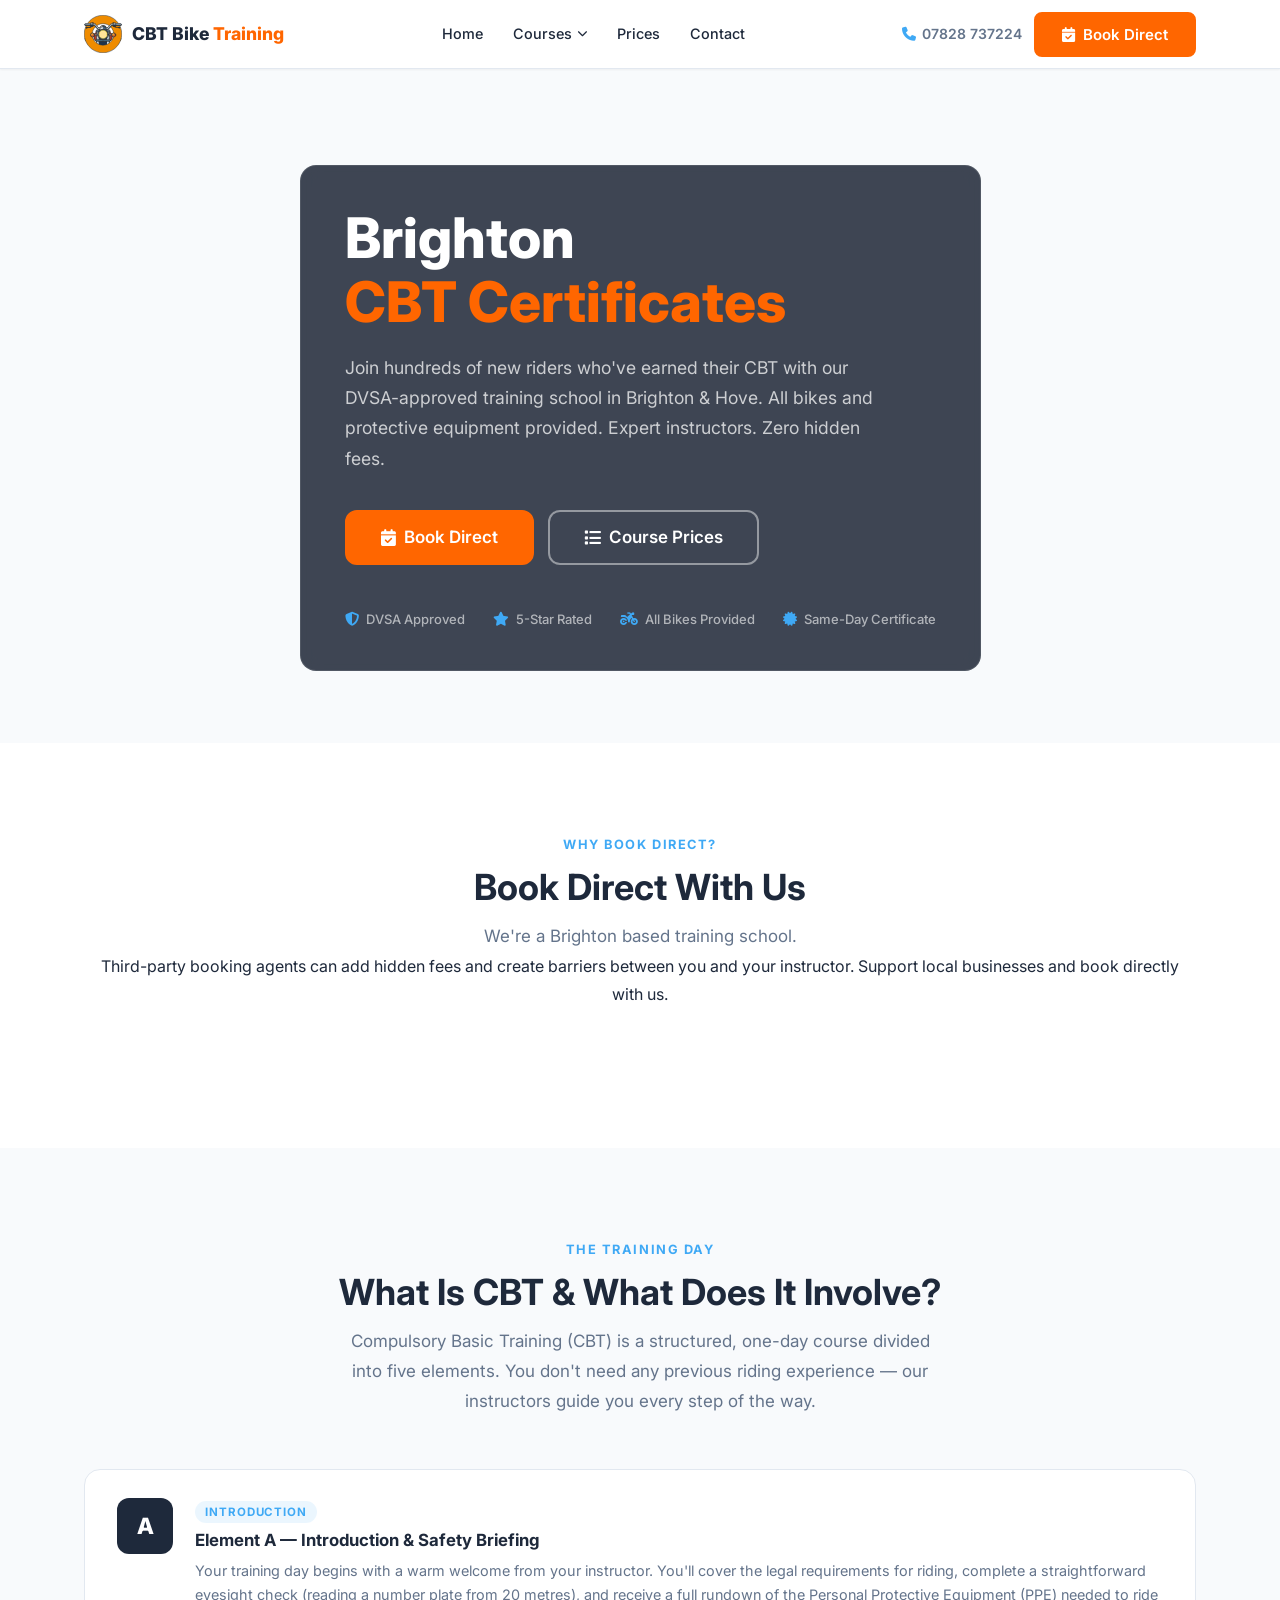
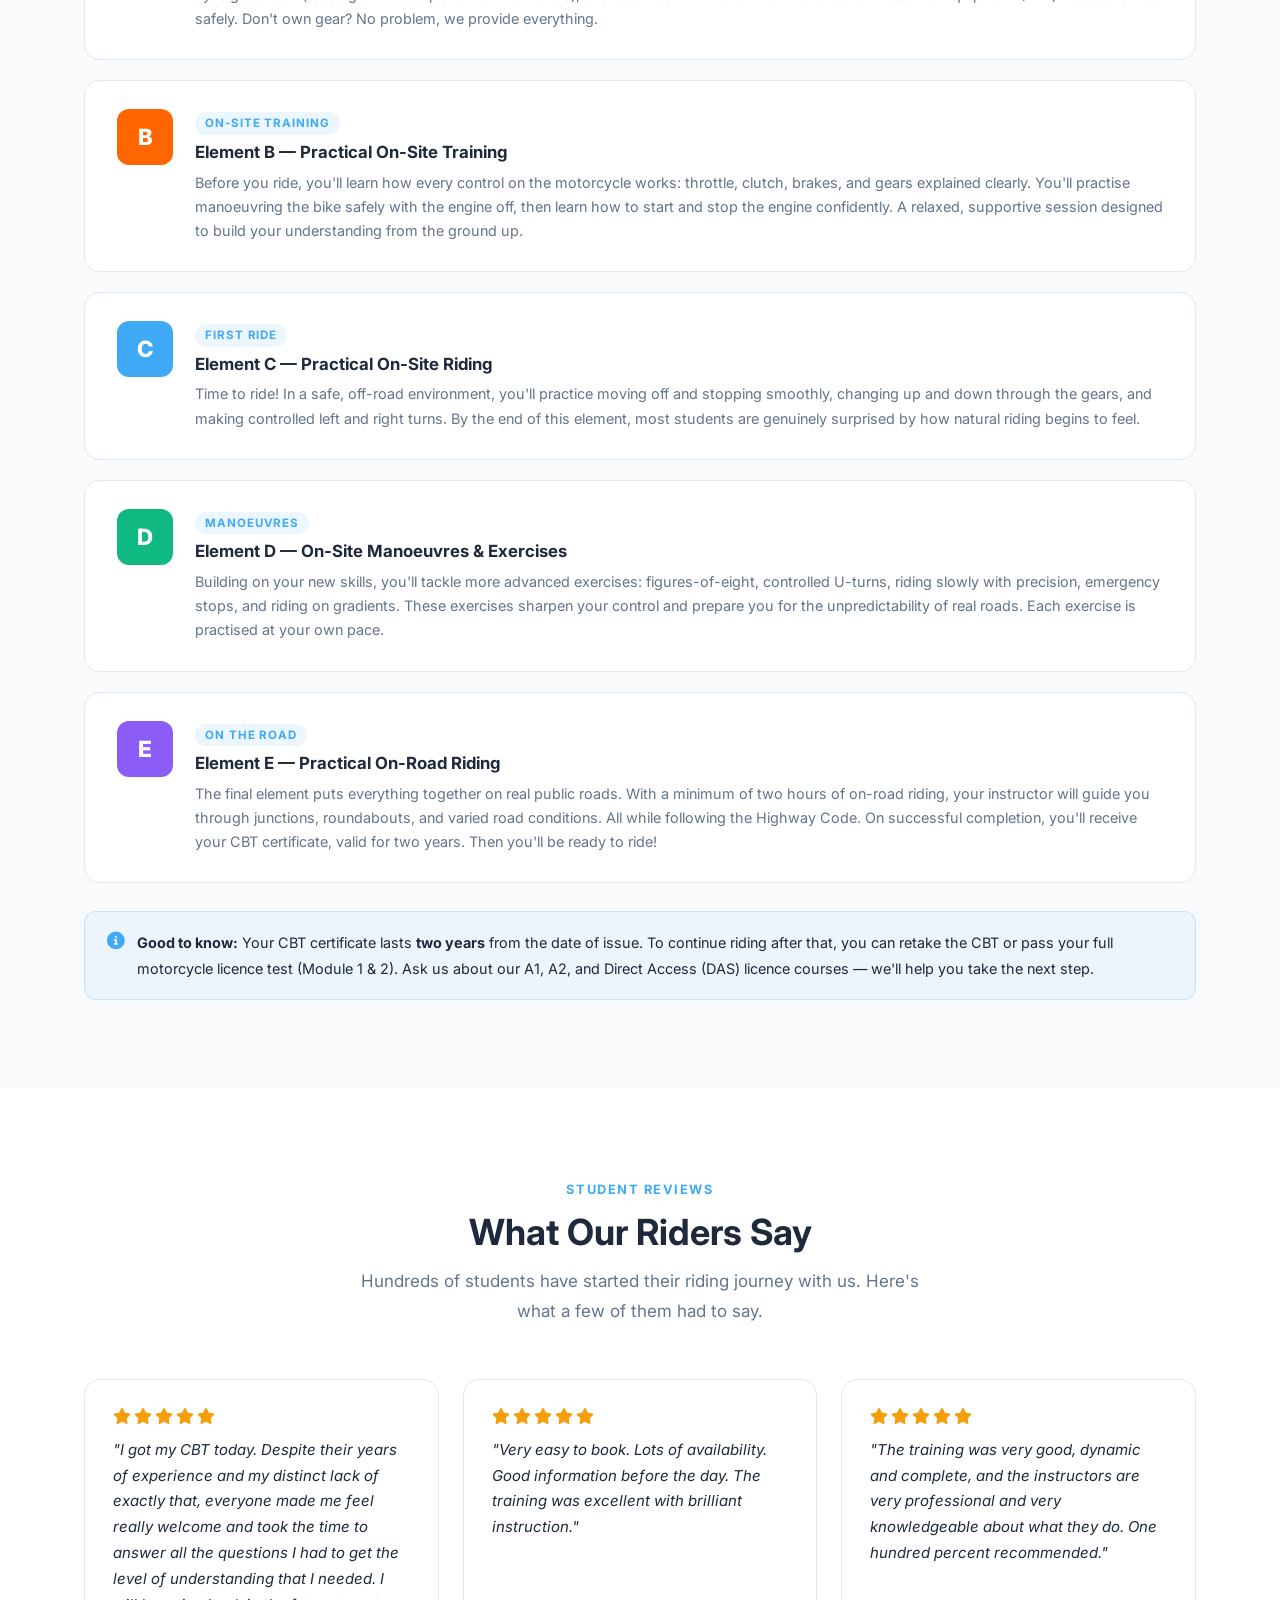
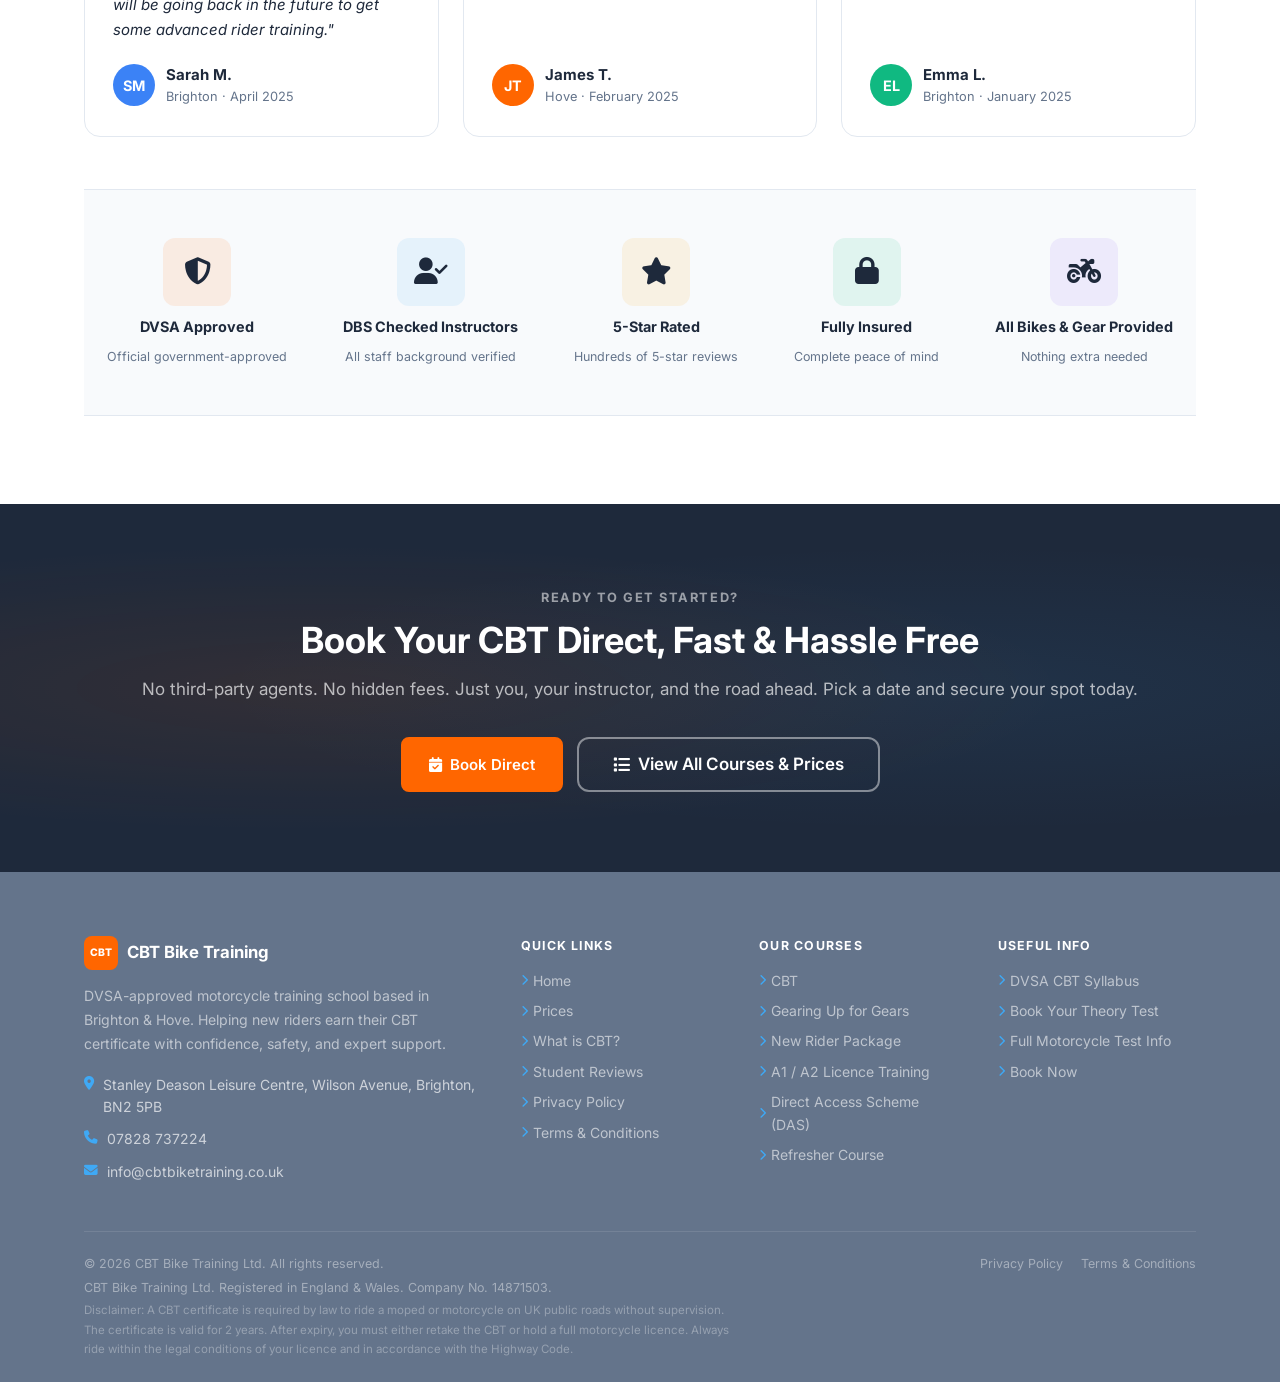
==== commit e026f3c0: "nav" ====
--- a/index.html
+++ b/index.html
@@ -1,4 +1,4 @@
-<!DOCTYPE html>
+﻿<!DOCTYPE html>
 <html lang="en">
 <head>
   <meta charset="UTF-8" />
@@ -33,17 +33,27 @@
           </a>
 
           <ul class="navbar-nav" role="list">
-            <li><a href="./" class="active">Home</a></li>
+            <li><a href="./">Home</a></li>
+            <li class="nav-dropdown">
+              <button class="nav-dropdown-toggle" aria-expanded="false" aria-haspopup="true">Courses <i class="fa-solid fa-chevron-down" aria-hidden="true"></i></button>
+              <ul class="nav-dropdown-menu" role="list">
+                <li><a href="./courses/cbt">CBT</a></li>
+                <li><a href="./courses/new-rider">New Rider</a></li>
+                <li><a href="./courses/advanced-riding">Advanced Riding</a></li>
+                <li><a href="./courses/bespoke-refresher">Bespoke &amp; Refresher</a></li>
+                <li><a href="./courses/full-licence">Full Licence</a></li>
+                <li><a href="./what-to-wear">What to Wear</a></li>
+              </ul>
+            </li>
             <li><a href="./prices">Prices</a></li>
-            <li><a href="#what-is-cbt">About CBT</a></li>
-            <li><a href="#testimonials">Reviews</a></li>
+            <li><a href="./contact">Contact</a></li>
           </ul>
 
           <div class="navbar-right">
-            <a href="tel:01273000000" class="navbar-phone" aria-label="Call us on 07828 737224">
+            <a href="tel:07828737224" class="navbar-phone" aria-label="Call us on 07828 737224">
               <i class="fa-solid fa-phone" aria-hidden="true"></i> 07828 737224
             </a>
-            <a href="/book/index.html" class="btn btn-primary">
+            <a href="./book" class="btn btn-primary">
               <i class="fa-solid fa-calendar-check" aria-hidden="true"></i> Book Direct
             </a>
           </div>
@@ -58,11 +68,17 @@
 
     <nav class="mobile-menu" id="mobile-menu" aria-label="Mobile navigation">
       <a href="./">Home</a>
+      <span class="mobile-menu-heading">Courses</span>
+      <a href="./courses/cbt" class="mobile-menu-sub">CBT</a>
+      <a href="./courses/new-rider" class="mobile-menu-sub">New Rider</a>
+      <a href="./courses/advanced-riding" class="mobile-menu-sub">Advanced Riding</a>
+      <a href="./courses/bespoke-refresher" class="mobile-menu-sub">Bespoke &amp; Refresher</a>
+      <a href="./courses/full-licence" class="mobile-menu-sub">Full Licence</a>
+      <a href="./what-to-wear" class="mobile-menu-sub">What to Wear</a>
       <a href="./prices">Prices</a>
-      <a href="#what-is-cbt">About CBT</a>
-      <a href="#testimonials">Reviews</a>
-      <a href="tel:01273000000"><i class="fa-solid fa-phone" aria-hidden="true"></i> 07828 737224</a>
-      <a href="/book/index.html" class="btn btn-primary">
+      <a href="./contact">Contact</a>
+      <a href="tel:07828737224"><i class="fa-solid fa-phone" aria-hidden="true"></i> 07828 737224</a>
+      <a href="./book" class="btn btn-primary">
         <i class="fa-solid fa-calendar-check" aria-hidden="true"></i> Book Direct
       </a>
     </nav>
@@ -91,7 +107,7 @@
               <i class="fa-solid fa-calendar-check" aria-hidden="true"></i> Book Direct
             </a>
             <a href="./prices" class="btn btn-ghost btn-lg">
-              <i class="fa-solid fa-list" aria-hidden="true"></i> See Course Details
+              <i class="fa-solid fa-list" aria-hidden="true"></i> Course Prices
             </a>
           </div>
 
@@ -350,7 +366,7 @@
     <section class="cta-banner" id="book-now" aria-labelledby="cta-heading">
       <div class="container">
         <span class="eyebrow" style="color: rgba(255,255,255,0.55);">Ready to Get Started?</span>
-        <h2 id="cta-heading">Book Your CBT Direct, Fast &amp; Hassle-Free</h2>
+        <h2 id="cta-heading">Book Your CBT Direct, Fast &amp; Hassle Free</h2>
         <p>
           No third-party agents. No hidden fees. Just you, your instructor, and the road ahead.
           Pick a date and secure your spot today.
@@ -389,7 +405,7 @@
             </div>
             <div class="f-contact-item">
               <i class="fa-solid fa-phone" aria-hidden="true"></i>
-              <a href="tel:01273000000">07828 737224</a>
+              <a href="tel:07828737224">07828 737224</a>
             </div>
             <div class="f-contact-item">
               <i class="fa-solid fa-envelope" aria-hidden="true"></i>
@@ -413,7 +429,7 @@
         <div class="footer-col">
           <h4>Our Courses</h4>
           <nav class="footer-links" aria-label="Footer courses links">
-            <a href="./prices"><i class="fa-solid fa-chevron-right" aria-hidden="true"></i> Compulsory Basic Training</a>
+            <a href="./prices"><i class="fa-solid fa-chevron-right" aria-hidden="true"></i> CBT</a>
             <a href="./prices"><i class="fa-solid fa-chevron-right" aria-hidden="true"></i> Gearing Up for Gears</a>
             <a href="./prices"><i class="fa-solid fa-chevron-right" aria-hidden="true"></i> New Rider Package</a>
             <a href="./prices"><i class="fa-solid fa-chevron-right" aria-hidden="true"></i> A1 / A2 Licence Training</a>
--- a/css/styles.css
+++ b/css/styles.css
@@ -283,6 +283,97 @@
 .navbar-nav a.active {
   color: var(--blue);
   background: rgba(63, 169, 245, 0.08);
+}
+
+/* ── Nav Dropdown ──────────────────────────────────────────── */
+.nav-dropdown {
+  position: relative;
+  list-style: none;
+}
+.nav-dropdown-toggle {
+  display: flex;
+  align-items: center;
+  gap: 5px;
+  padding: 8px 14px;
+  border-radius: var(--r-md);
+  font-size: 0.9rem;
+  font-weight: 500;
+  color: var(--navy);
+  background: none;
+  border: none;
+  cursor: pointer;
+  font-family: var(--font);
+  line-height: 1;
+  transition: all 0.18s;
+}
+.nav-dropdown-toggle:hover,
+.nav-dropdown.open .nav-dropdown-toggle,
+.nav-dropdown-toggle.active {
+  color: var(--blue);
+  background: rgba(63, 169, 245, 0.08);
+}
+.nav-dropdown-toggle i {
+  font-size: 0.65rem;
+  transition: transform 0.2s;
+}
+.nav-dropdown.open .nav-dropdown-toggle i {
+  transform: rotate(180deg);
+}
+.nav-dropdown-menu {
+  display: none;
+  position: absolute;
+  top: calc(100% + 8px);
+  left: 50%;
+  transform: translateX(-50%);
+  background: var(--white);
+  border: 1px solid var(--light);
+  border-radius: var(--r-lg);
+  box-shadow: var(--shadow-lg);
+  min-width: 230px;
+  padding: 6px;
+  z-index: 200;
+  list-style: none;
+}
+.nav-dropdown.open .nav-dropdown-menu {
+  display: block;
+}
+.nav-dropdown-menu li {
+  list-style: none;
+}
+.nav-dropdown-menu a {
+  display: block;
+  padding: 9px 14px;
+  border-radius: var(--r-md);
+  font-size: 0.875rem;
+  font-weight: 500;
+  color: var(--navy);
+  text-decoration: none;
+  transition: all 0.15s;
+  white-space: nowrap;
+}
+.nav-dropdown-menu a:hover,
+.nav-dropdown-menu a.active {
+  color: var(--blue);
+  background: rgba(63, 169, 245, 0.08);
+}
+
+/* ── Mobile Menu Courses Group ─────────────────────────────── */
+.mobile-menu-heading {
+  display: block;
+  padding: 10px 14px 4px;
+  font-size: 0.72rem;
+  font-weight: 700;
+  text-transform: uppercase;
+  letter-spacing: 0.07em;
+  color: var(--slate);
+}
+.mobile-menu .mobile-menu-sub {
+  padding-left: 28px;
+  font-size: 0.875rem;
+  color: var(--slate);
+}
+.mobile-menu .mobile-menu-sub:hover {
+  color: var(--blue);
 }
 
 .navbar-right {
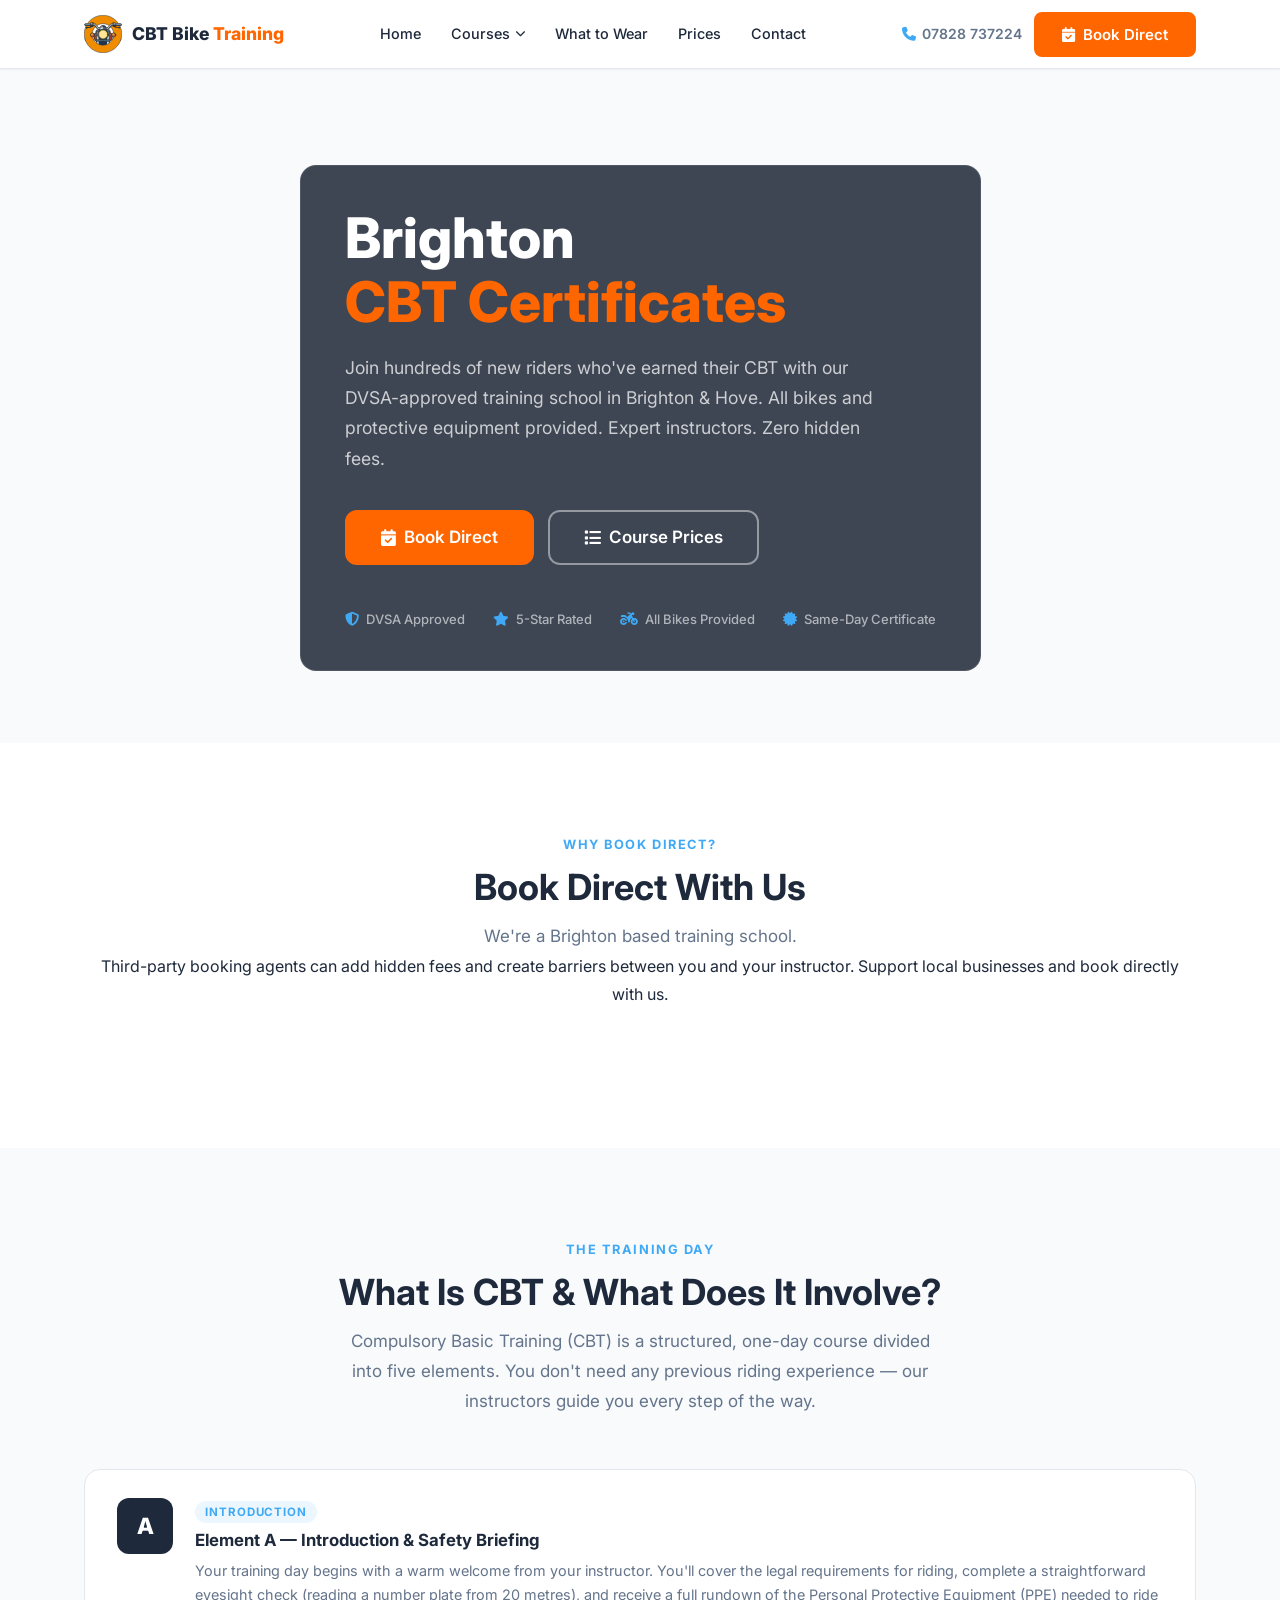
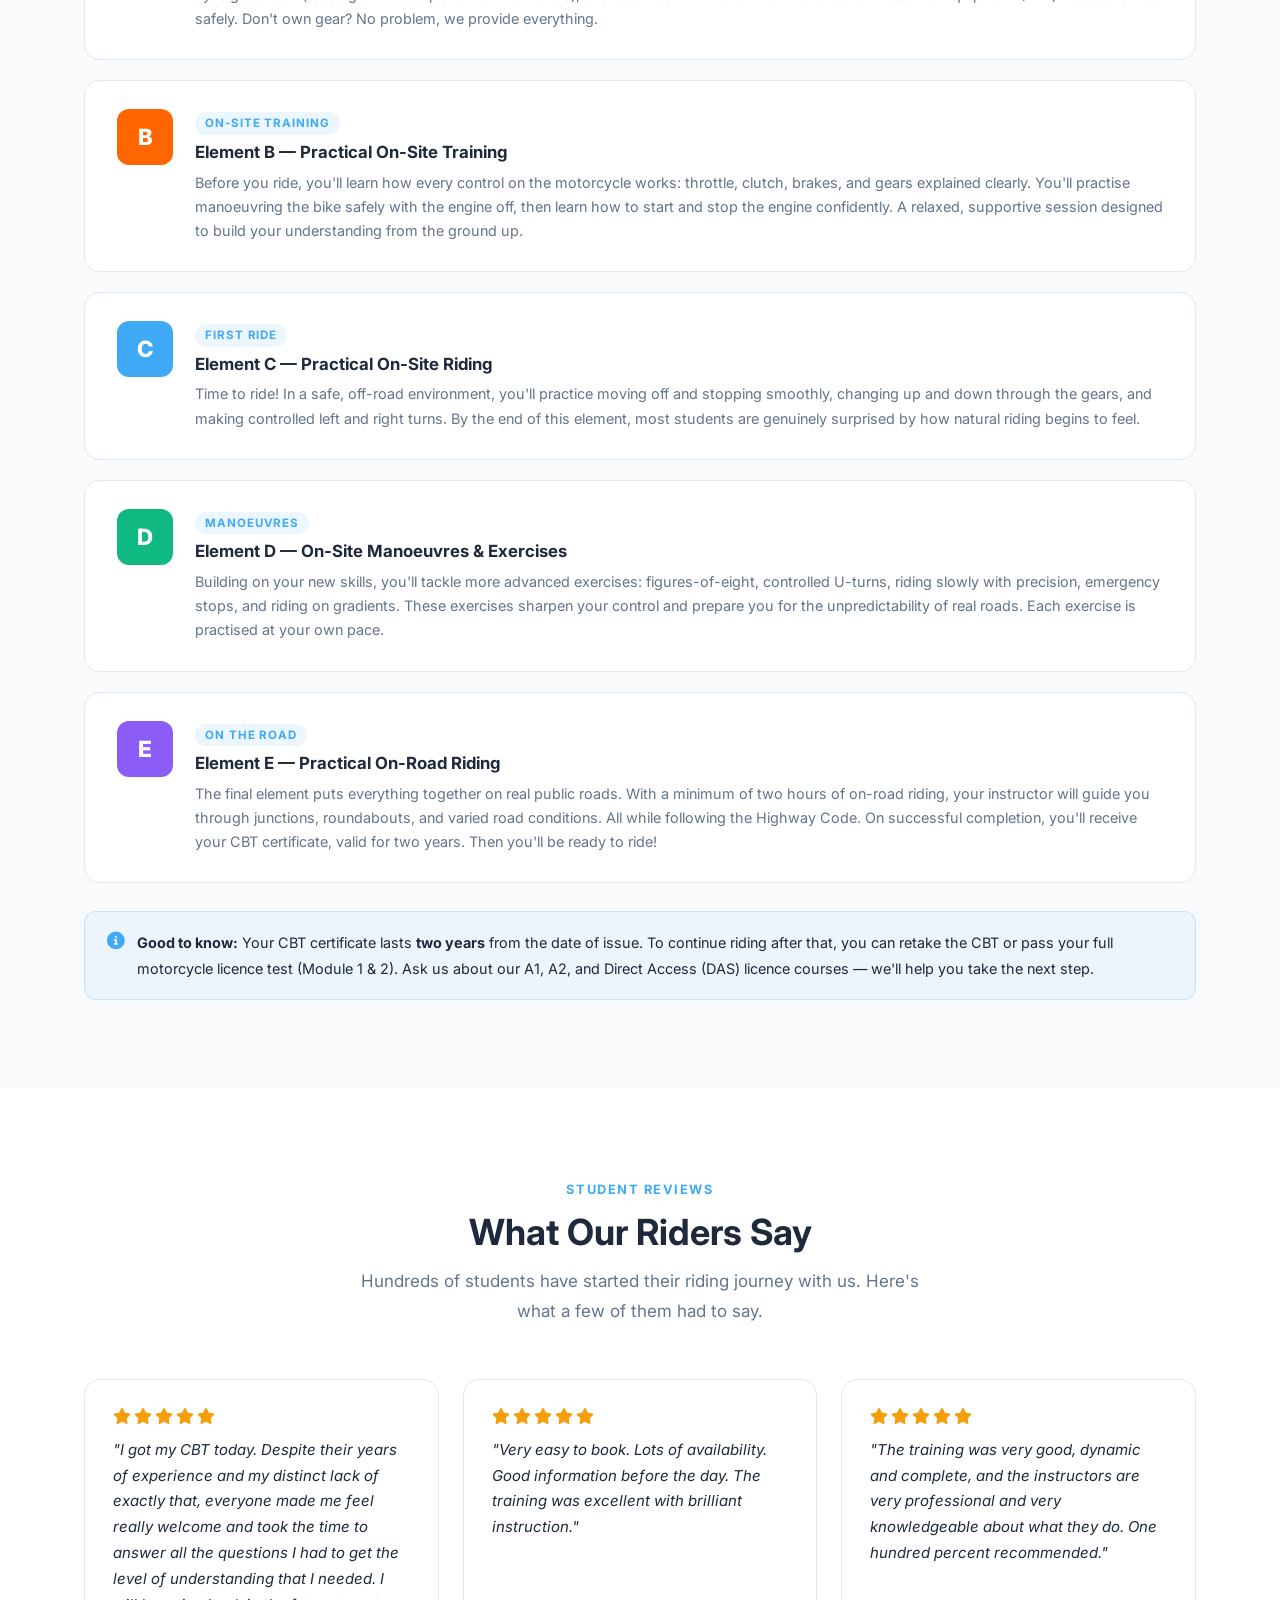
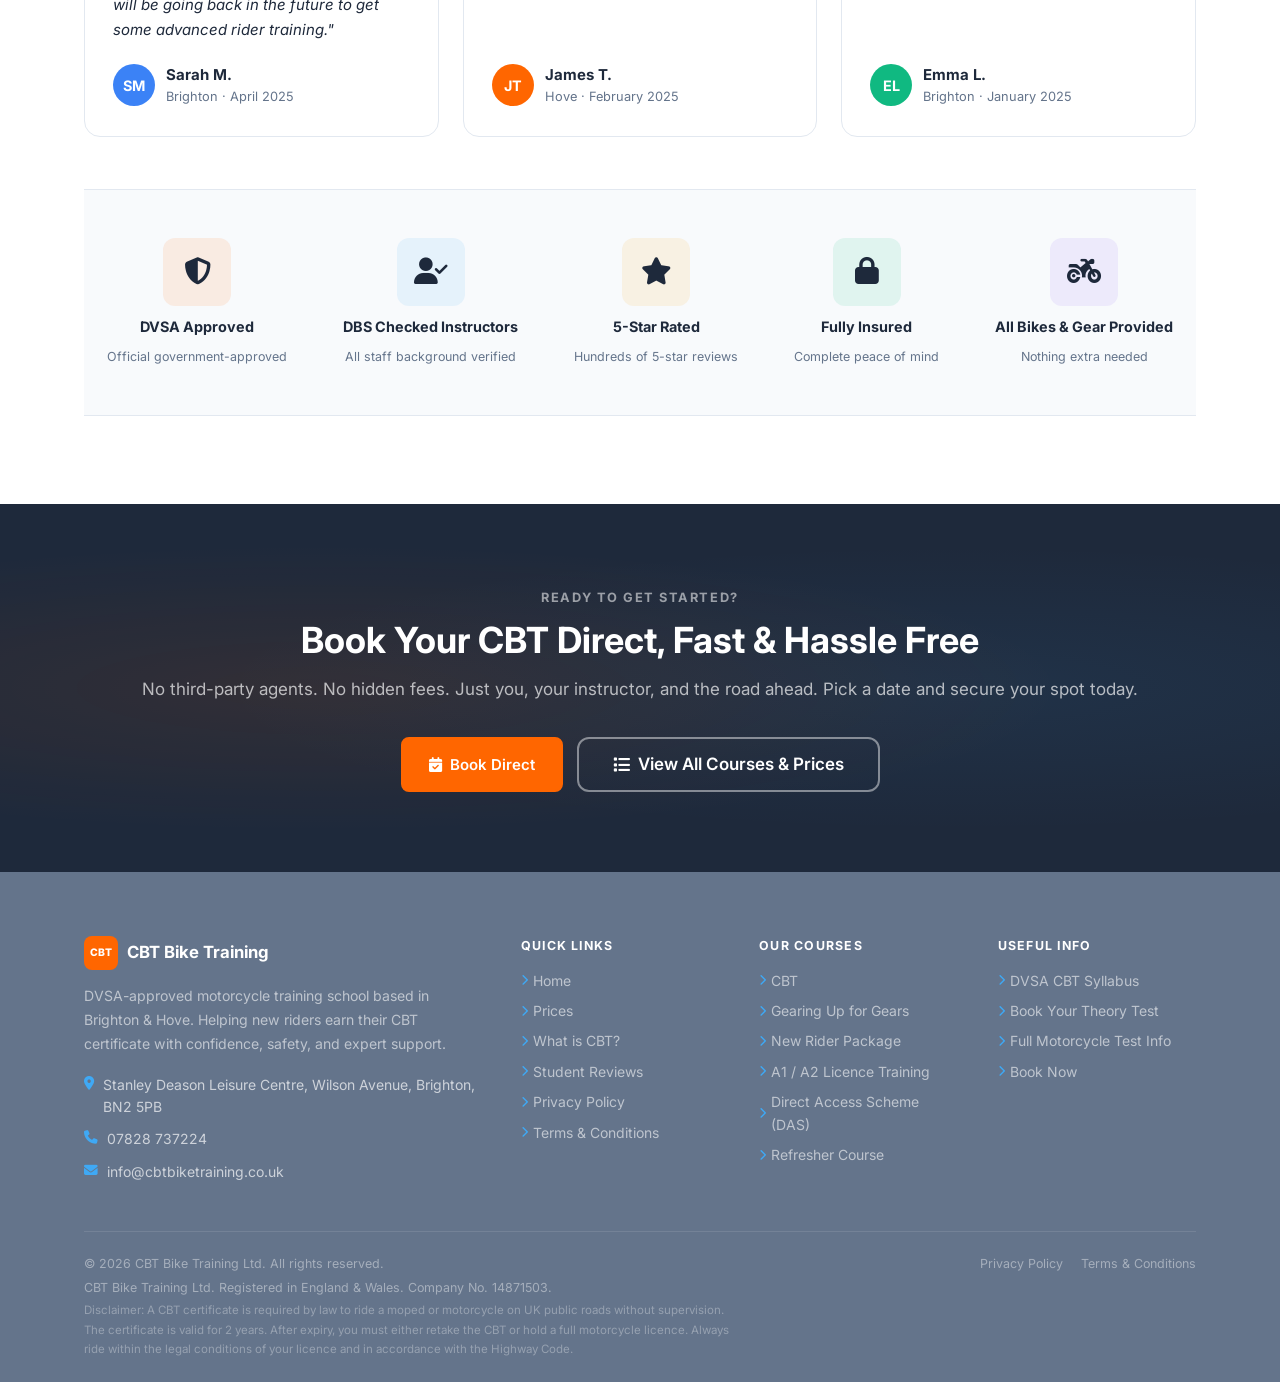
==== commit 9a77f58a: "nav" ====
--- a/index.html
+++ b/index.html
@@ -42,9 +42,9 @@
                 <li><a href="./courses/advanced-riding">Advanced Riding</a></li>
                 <li><a href="./courses/bespoke-refresher">Bespoke &amp; Refresher</a></li>
                 <li><a href="./courses/full-licence">Full Licence</a></li>
-                <li><a href="./what-to-wear">What to Wear</a></li>
               </ul>
             </li>
+            <li><a href="./what-to-wear">What to Wear</a></li>
             <li><a href="./prices">Prices</a></li>
             <li><a href="./contact">Contact</a></li>
           </ul>
@@ -74,7 +74,7 @@
       <a href="./courses/advanced-riding" class="mobile-menu-sub">Advanced Riding</a>
       <a href="./courses/bespoke-refresher" class="mobile-menu-sub">Bespoke &amp; Refresher</a>
       <a href="./courses/full-licence" class="mobile-menu-sub">Full Licence</a>
-      <a href="./what-to-wear" class="mobile-menu-sub">What to Wear</a>
+      <a href="./what-to-wear">What to Wear</a>
       <a href="./prices">Prices</a>
       <a href="./contact">Contact</a>
       <a href="tel:07828737224"><i class="fa-solid fa-phone" aria-hidden="true"></i> 07828 737224</a>
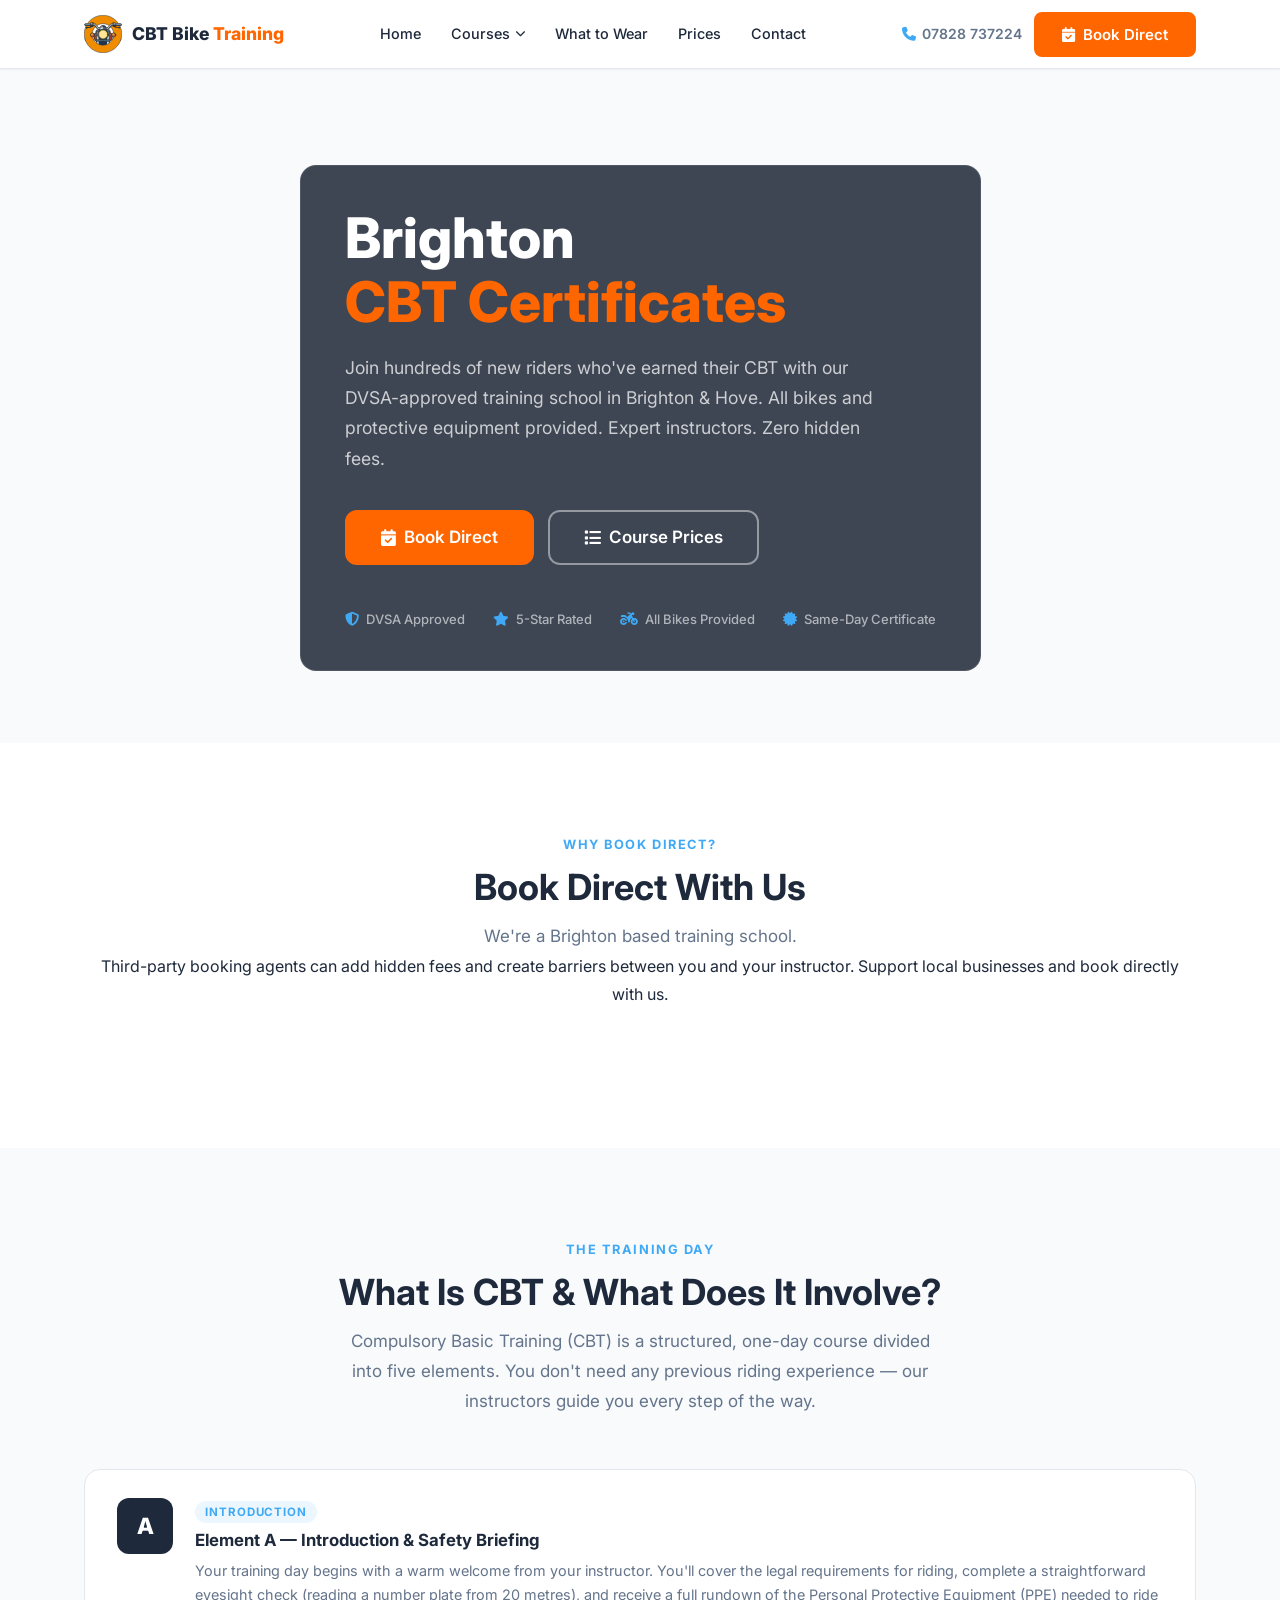
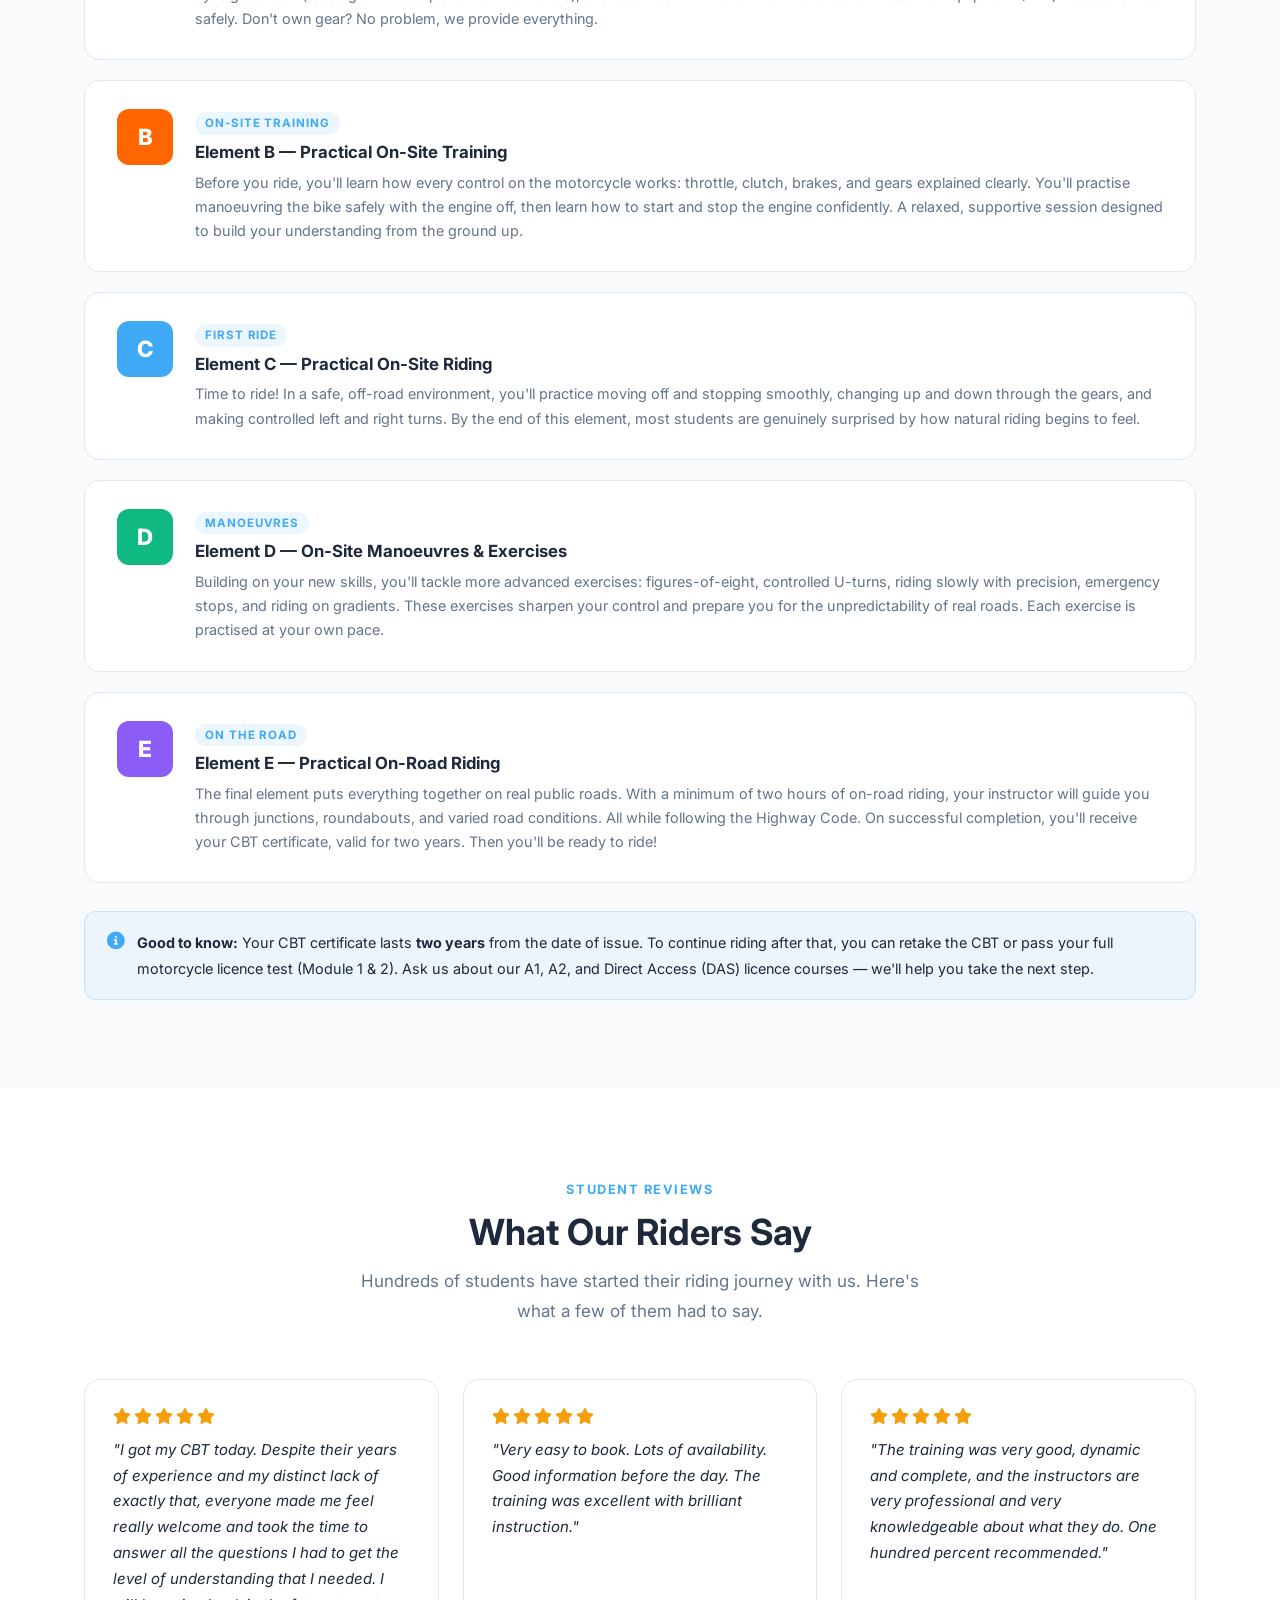
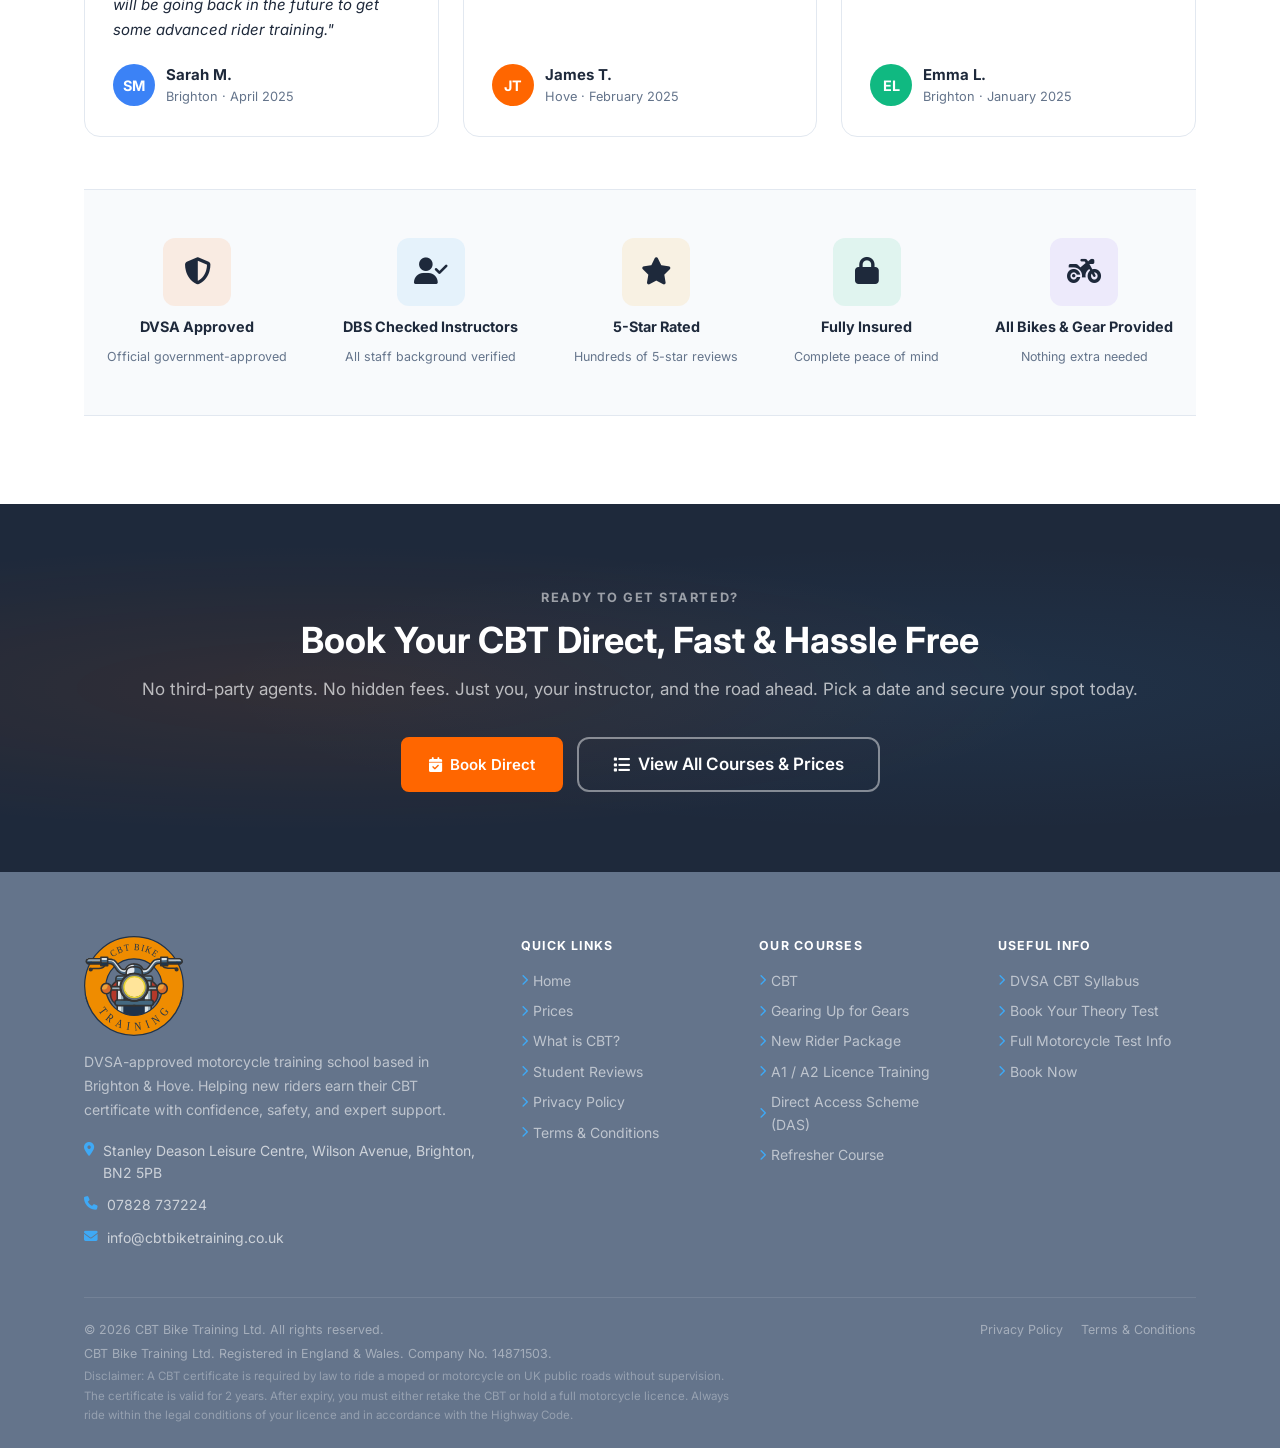
==== commit b9814baa: "Footer" ====
--- a/index.html
+++ b/index.html
@@ -391,8 +391,7 @@
 
         <div class="footer-brand">
           <div class="f-logo" aria-label="CBT Bike Training">
-            <div class="f-logo-badge" aria-hidden="true">CBT</div>
-            <span class="f-logo-name">CBT Bike Training</span>
+            <img src="/public/images/logos/cbt-bike-training-logo.svg" alt="CBT Bike Training logo" />
           </div>
           <p class="f-desc">
             DVSA-approved motorcycle training school based in Brighton &amp; Hove.
--- a/css/styles.css
+++ b/css/styles.css
@@ -1149,9 +1149,14 @@
 }
 .footer-brand .f-logo {
   display: flex;
-  align-items: center;
-  gap: 9px;
+  flex-direction: column;
+  align-items: flex-start;
+  gap: 8px;
   margin-bottom: 14px;
+}
+.footer-brand .f-logo img {
+  width: 100px;
+  height: 100px;
 }
 .footer-brand .f-logo-badge {
   width: 34px;
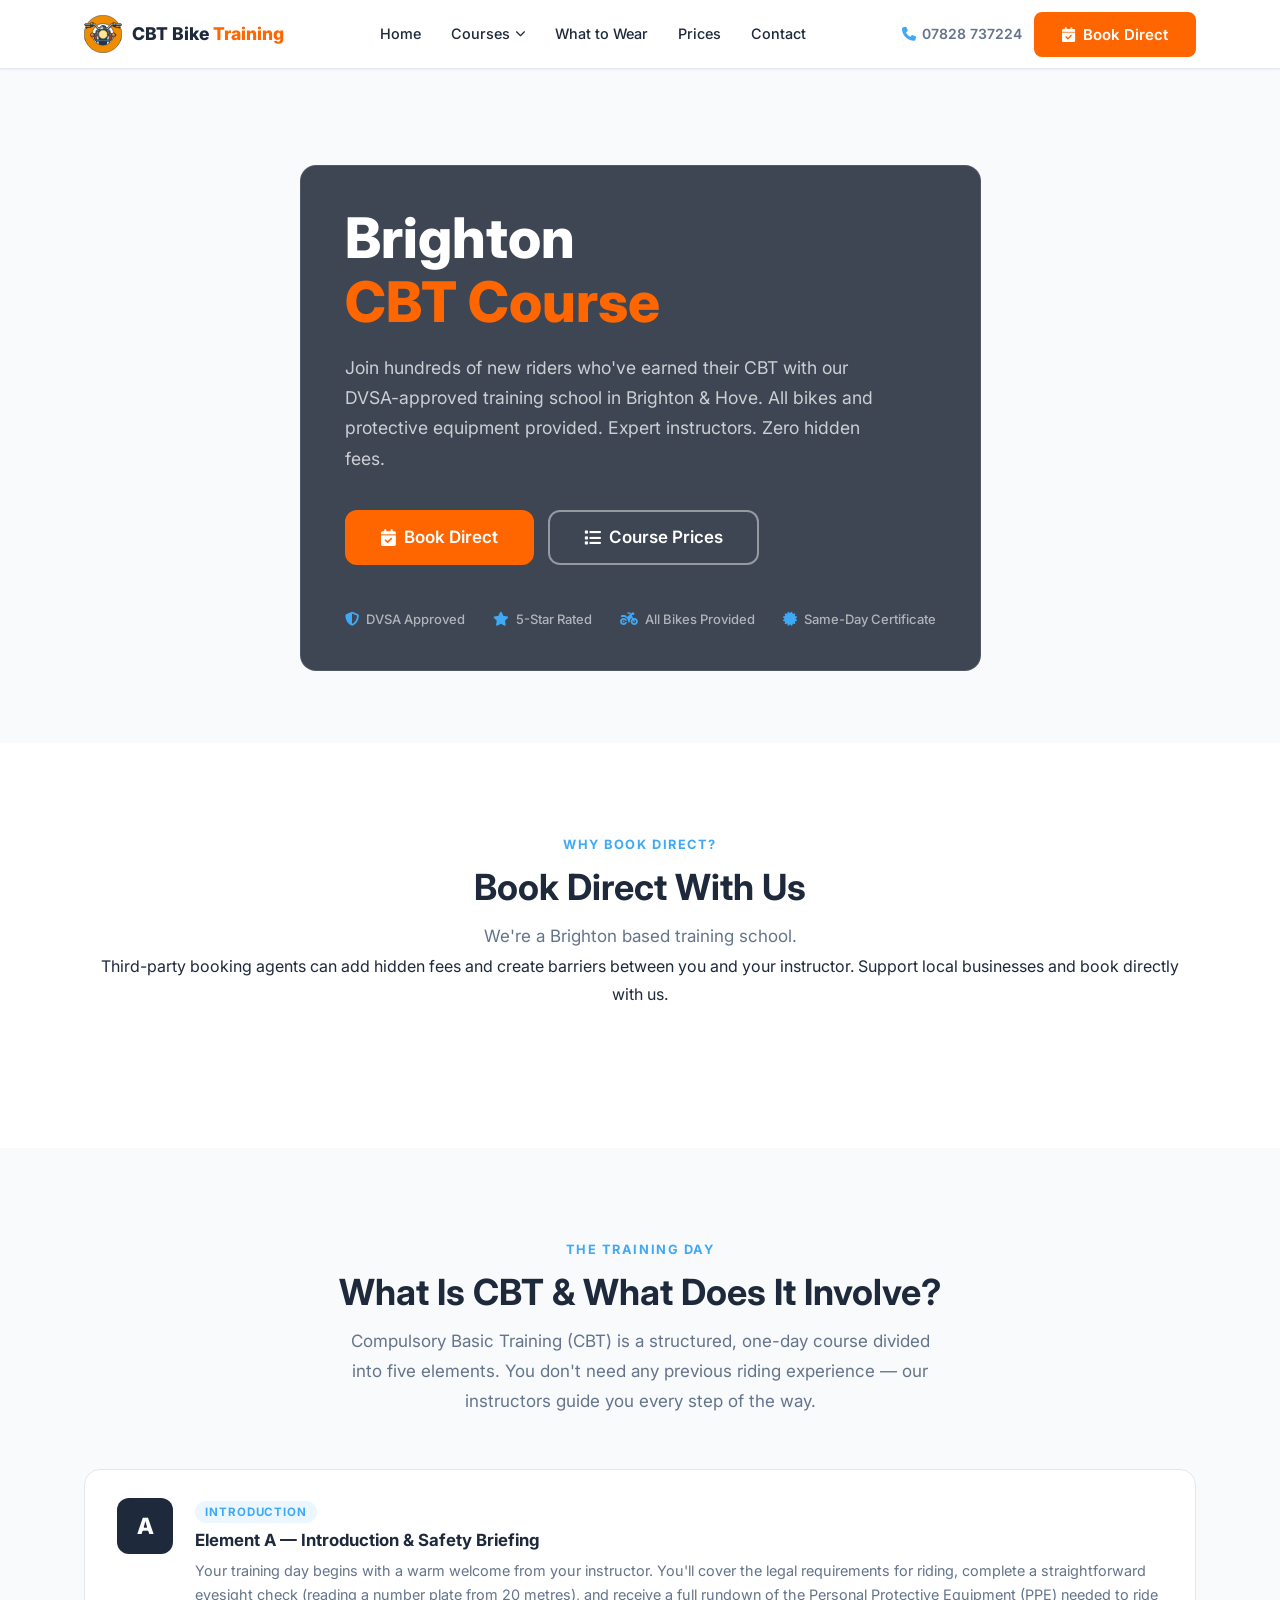
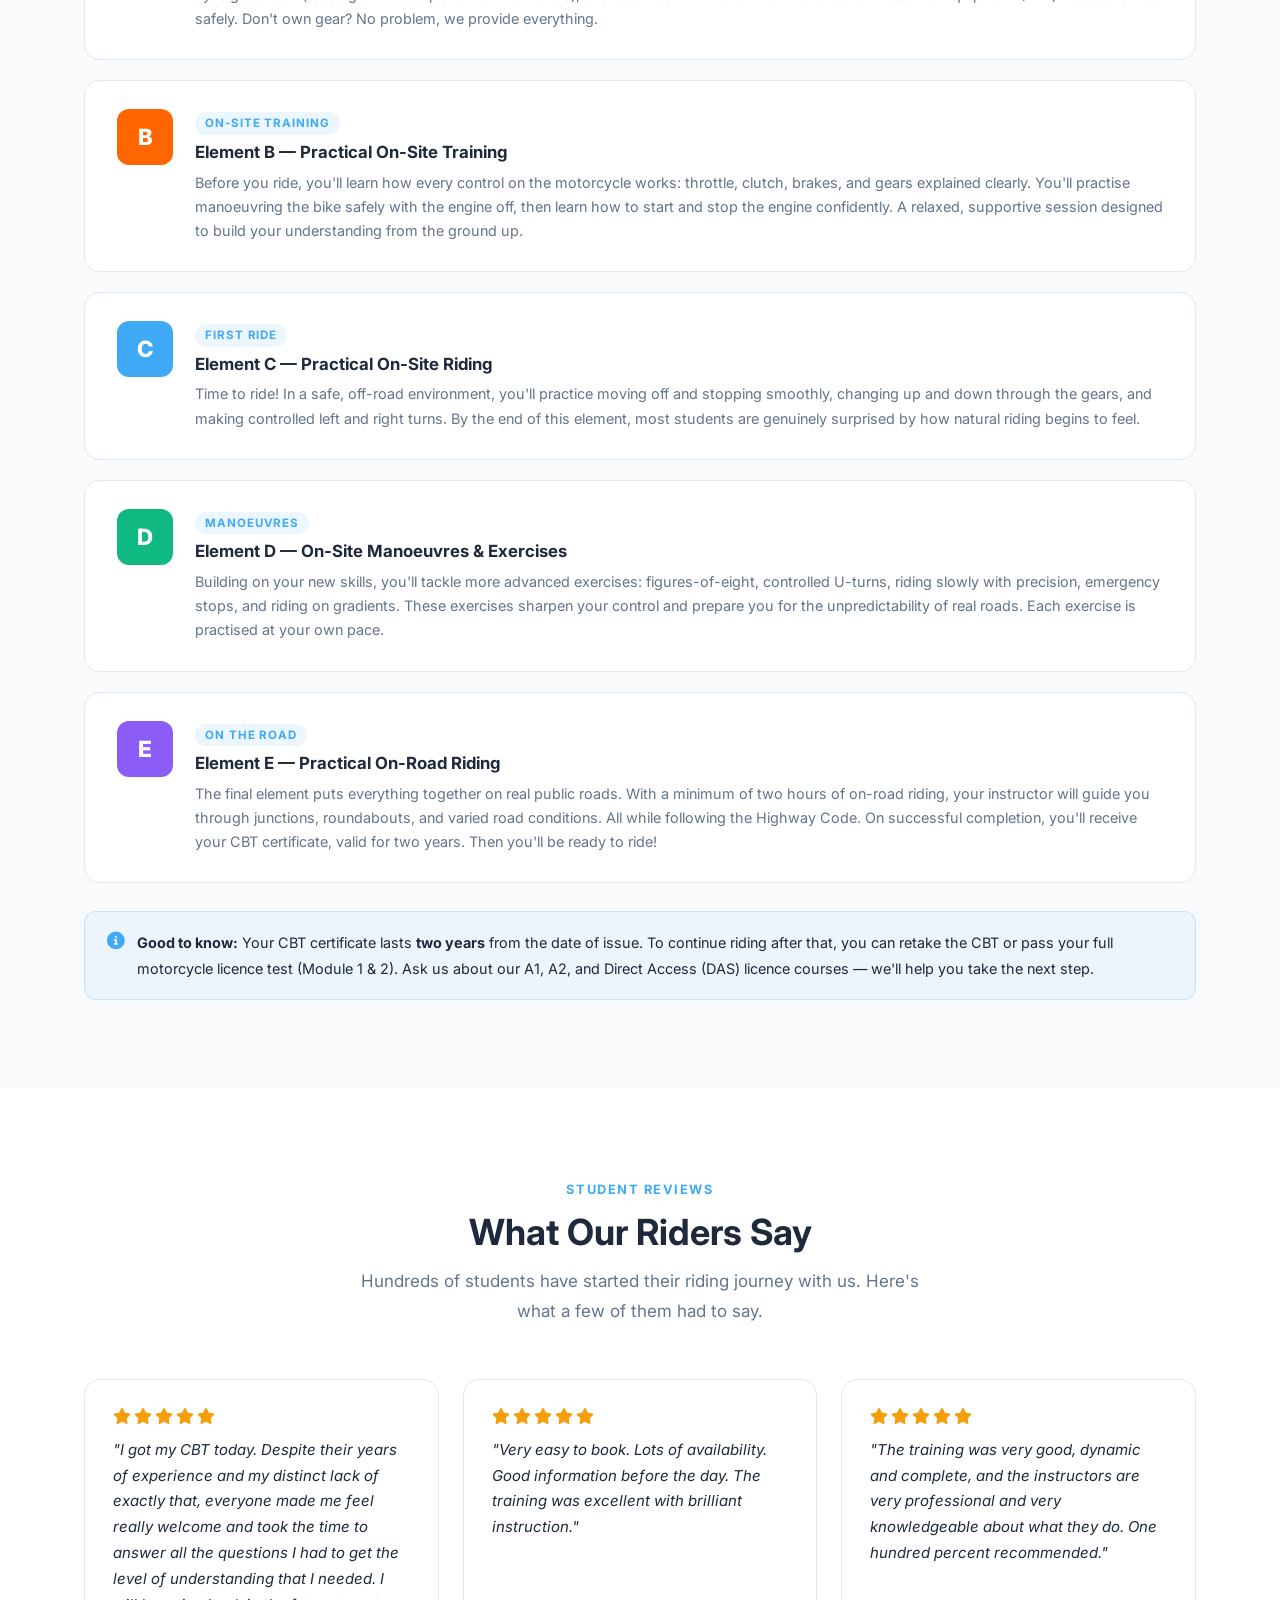
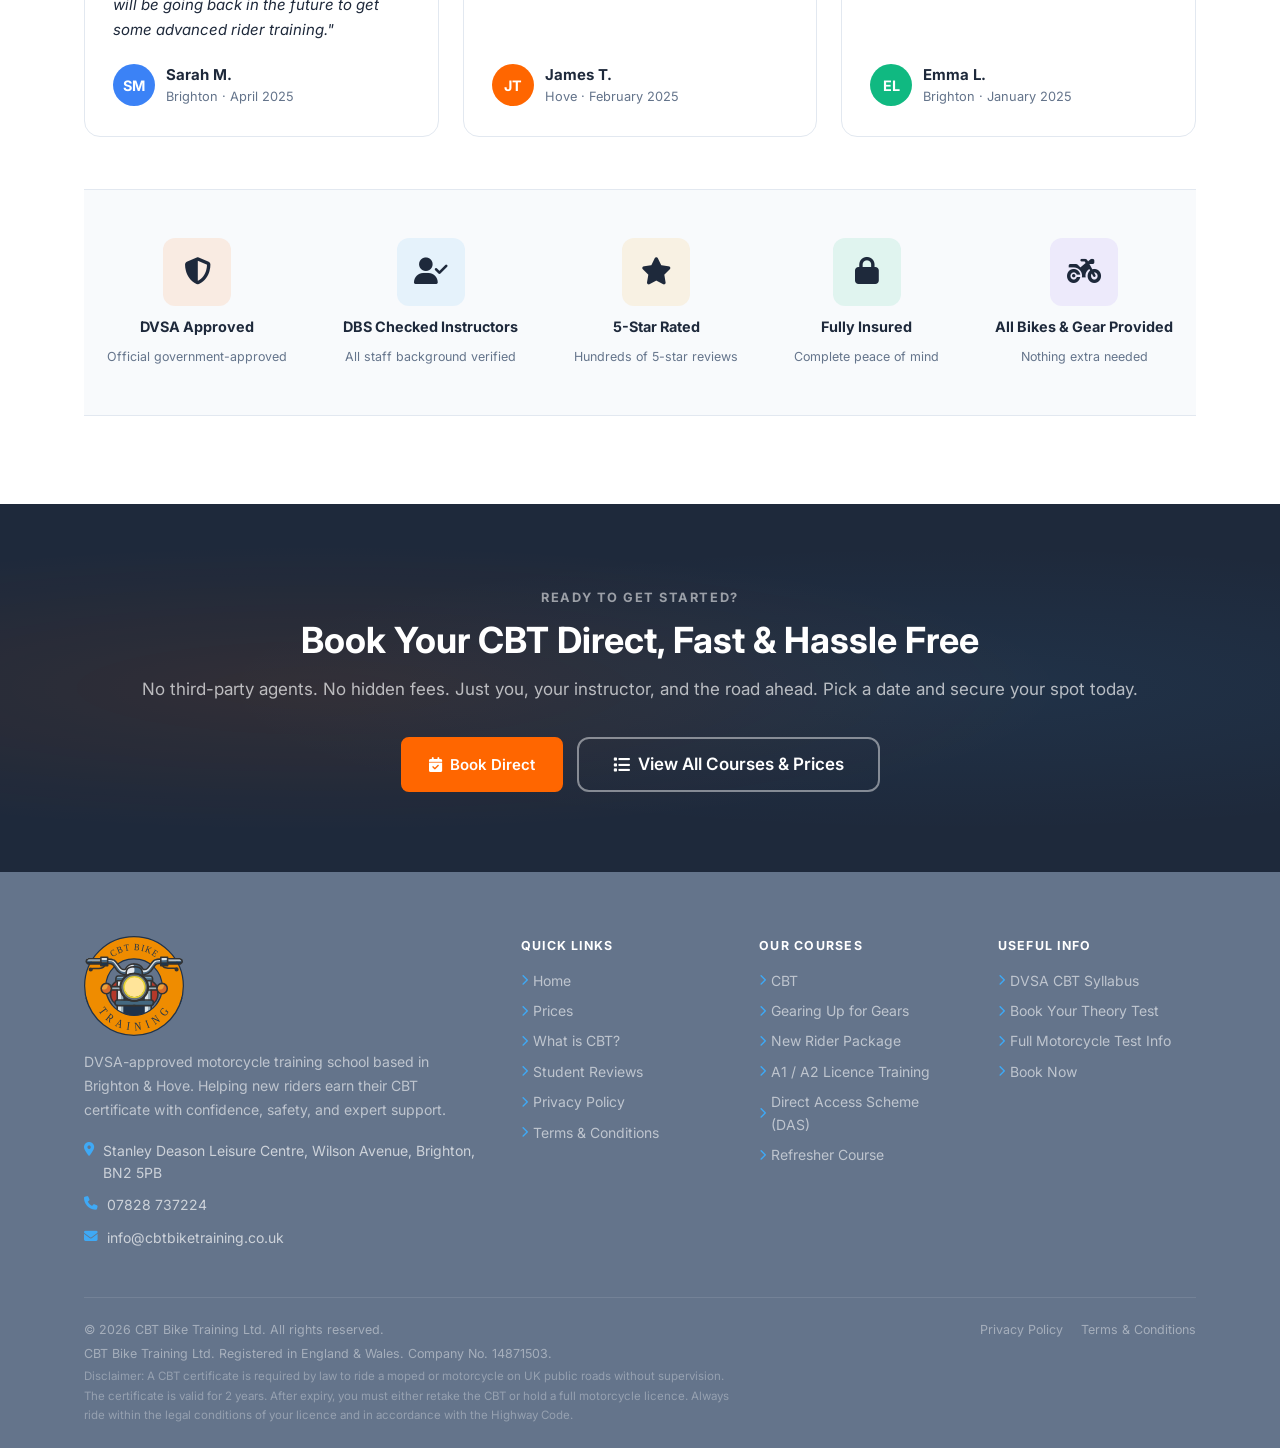
==== commit 1820e22f: "SEO" ====
--- a/index.html
+++ b/index.html
@@ -3,14 +3,48 @@
 <head>
   <meta charset="UTF-8" />
   <meta name="viewport" content="width=device-width, initial-scale=1.0" />
-  <meta name="description" content="CBT Bike Training — DVSA-approved compulsory basic training in Brighton & Hove. Expert instructors, all equipment provided. Book direct for best rates. No third-party fees." />
+  <meta name="description" content="Book your Brighton CBT course with DVSA-approved instructors at CBT Bike Training. Secure your place today with all bikes and safety gear included." />
   <meta name="keywords" content="CBT training Brighton, motorcycle lessons Brighton, compulsory basic training Sussex, moped training Brighton, CBT certificate" />
-  <meta property="og:title" content="CBT Bike Training — Brighton's #1 CBT School" />
-  <meta property="og:description" content="DVSA-approved CBT training in Brighton. Book direct with your instructors. Best prices guaranteed." />
+  <meta property="og:title" content="Brighton CBT Course | CBT Bike Training Brighton" />
+  <meta property="og:description" content="Book your Brighton CBT course with DVSA-approved instructors. Train in Brighton and Hove with all bikes and equipment included." />
   <meta property="og:type" content="website" />
   <meta property="og:url" content="https://www.cbtbiketraining.co.uk/" />
-  <title>CBT Bike Training | DVSA-Approved Motorcycle Training in Brighton</title>
-  <link rel="icon" href="/public/images/logos/cbt-bike-training-logo-simple.svg" type="image/svg+xml" />
+  <title>Brighton CBT Course | CBT Bike Training Brighton</title>
+  <link rel="canonical" href="https://www.cbtbiketraining.co.uk/" />
+  <script type="application/ld+json">
+    {
+      "@context": "https://schema.org",
+      "@graph": [
+        {
+          "@type": "LocalBusiness",
+          "@id": "https://www.cbtbiketraining.co.uk/#localbusiness",
+          "name": "CBT Bike Training Ltd",
+          "url": "https://www.cbtbiketraining.co.uk/",
+          "telephone": "+44 7828 737224",
+          "email": "info@cbtbiketraining.co.uk",
+          "description": "DVSA-approved motorcycle training in Brighton and Hove, including CBT, full licence, and refresher training.",
+          "areaServed": ["Brighton", "Brighton and Hove", "Sussex"],
+          "address": {
+            "@type": "PostalAddress",
+            "streetAddress": "Stanley Deason Leisure Centre, Wilson Avenue",
+            "addressLocality": "Brighton",
+            "postalCode": "BN2 5PB",
+            "addressCountry": "GB"
+          }
+        },
+        {
+          "@type": "WebSite",
+          "@id": "https://www.cbtbiketraining.co.uk/#website",
+          "url": "https://www.cbtbiketraining.co.uk/",
+          "name": "CBT Bike Training Brighton",
+          "publisher": {
+            "@id": "https://www.cbtbiketraining.co.uk/#localbusiness"
+          }
+        }
+      ]
+    }
+  </script>
+  <link rel="icon" href="../public/images/logos/cbt-bike-training-logo-simple.svg" type="image/svg+xml" />
   <link rel="preconnect" href="https://fonts.googleapis.com" />
   <link rel="preconnect" href="https://fonts.gstatic.com" crossorigin />
   <link href="https://fonts.googleapis.com/css2?family=Inter:wght@400;500;600;700;800&display=swap" rel="stylesheet" />
@@ -27,7 +61,7 @@
 
           <a href="./" class="navbar-logo" aria-label="CBT Bike Training — Home">
             <div class="logo-badge" aria-hidden="true">
-              <img src="/public/images/logos/cbt-bike-training-logo-simple.svg" alt="" />
+              <img src="../public/images/logos/cbt-bike-training-logo-simple.svg" alt="" />
             </div>
             <span class="logo-name">CBT Bike <span>Training</span></span>
           </a>
@@ -91,9 +125,9 @@
       <div class="container">
         <div class="hero-content">
 
-          <h1 id="hero-heading">   
-            Brighton<br />         
-            <em>CBT Certificates</em><br />
+          <h1 id="hero-heading">
+            Brighton<br />
+            <em>CBT Course</em><br />
           </h1>
 
           <p class="hero-lead">
@@ -391,7 +425,7 @@
 
         <div class="footer-brand">
           <div class="f-logo" aria-label="CBT Bike Training">
-            <img src="/public/images/logos/cbt-bike-training-logo.svg" alt="CBT Bike Training logo" />
+            <img src="../../public/images/logos/cbt-bike-training-logo.svg" alt="CBT Bike Training logo" />
           </div>
           <p class="f-desc">
             DVSA-approved motorcycle training school based in Brighton &amp; Hove.
--- a/css/styles.css
+++ b/css/styles.css
@@ -557,8 +557,9 @@
 /* ── Why Book Direct ────────────────────────────────────────── */
 .book-direct-grid {
   display: grid;
-  grid-template-columns: repeat(3, 1fr);
+  grid-template-columns: repeat(auto-fit, minmax(260px, 1fr));
   gap: 28px;
+  justify-content: center;
 }
 
 .bd-card {
